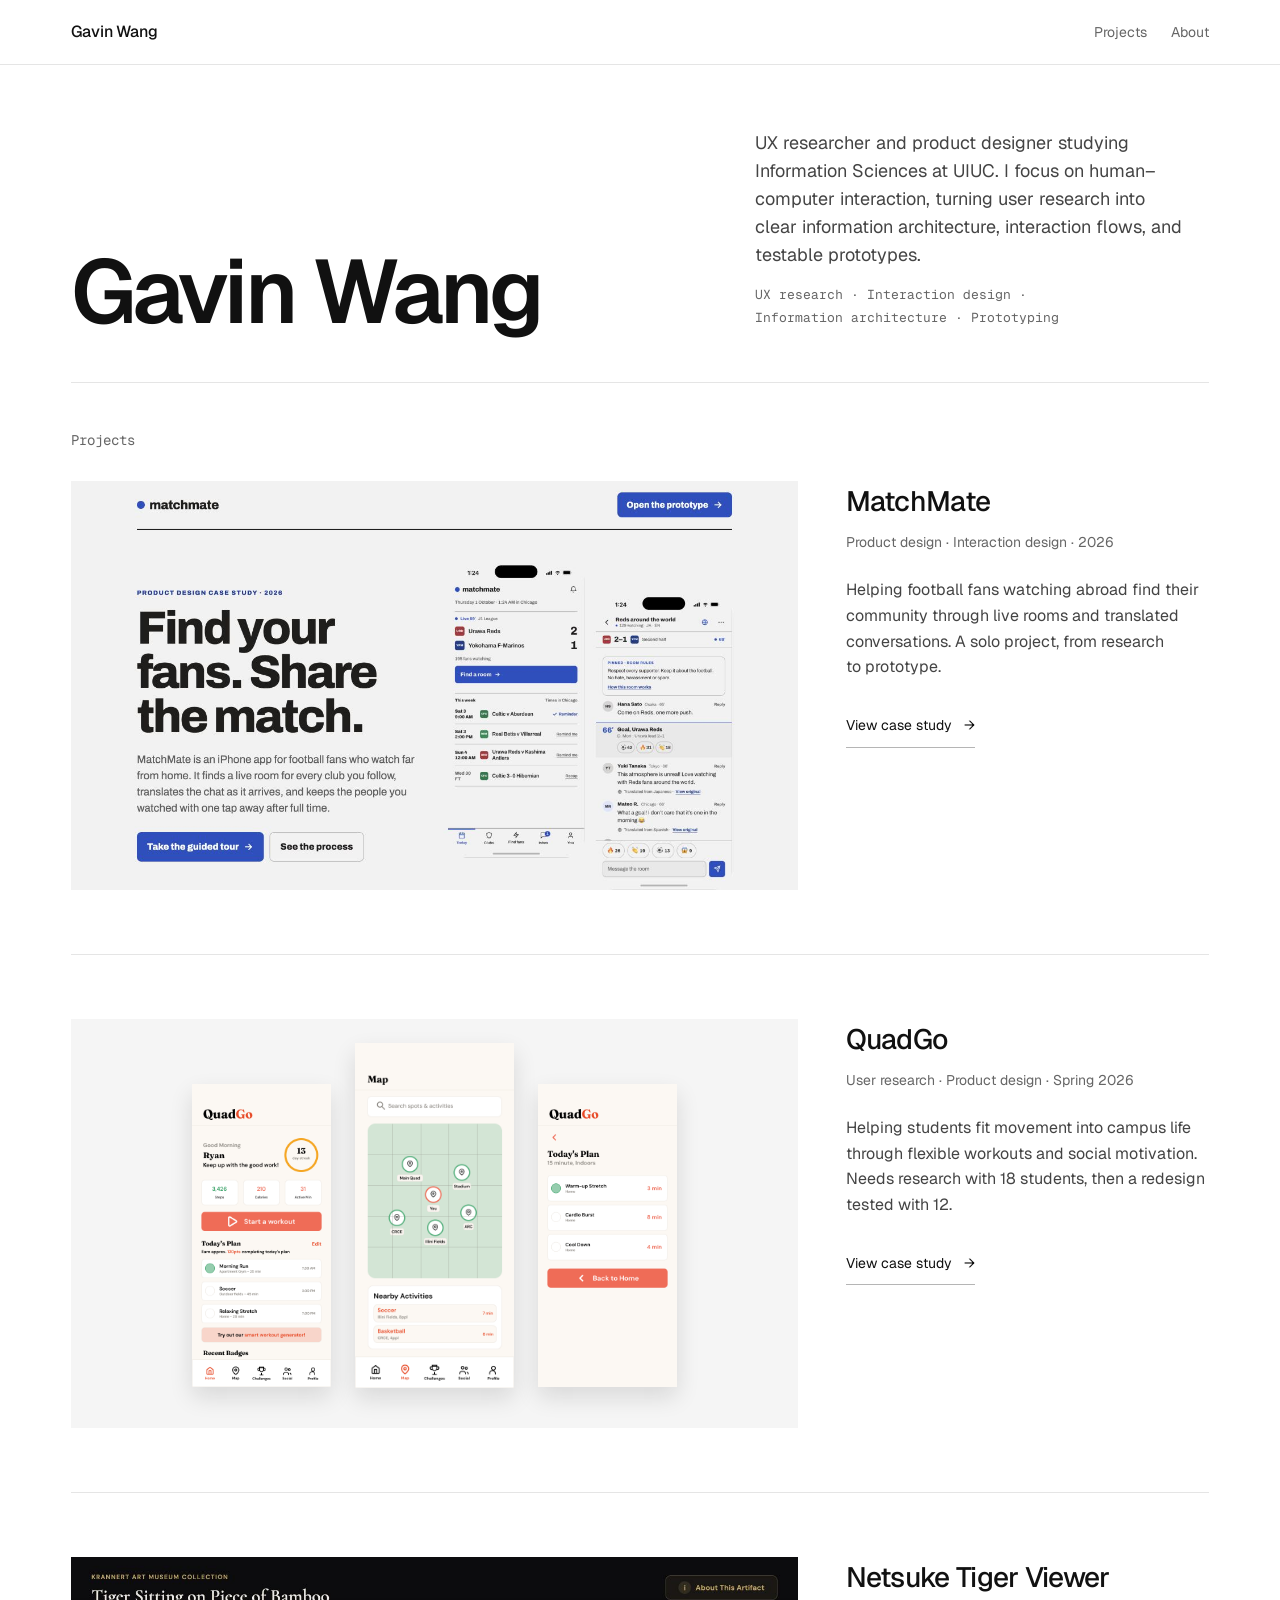
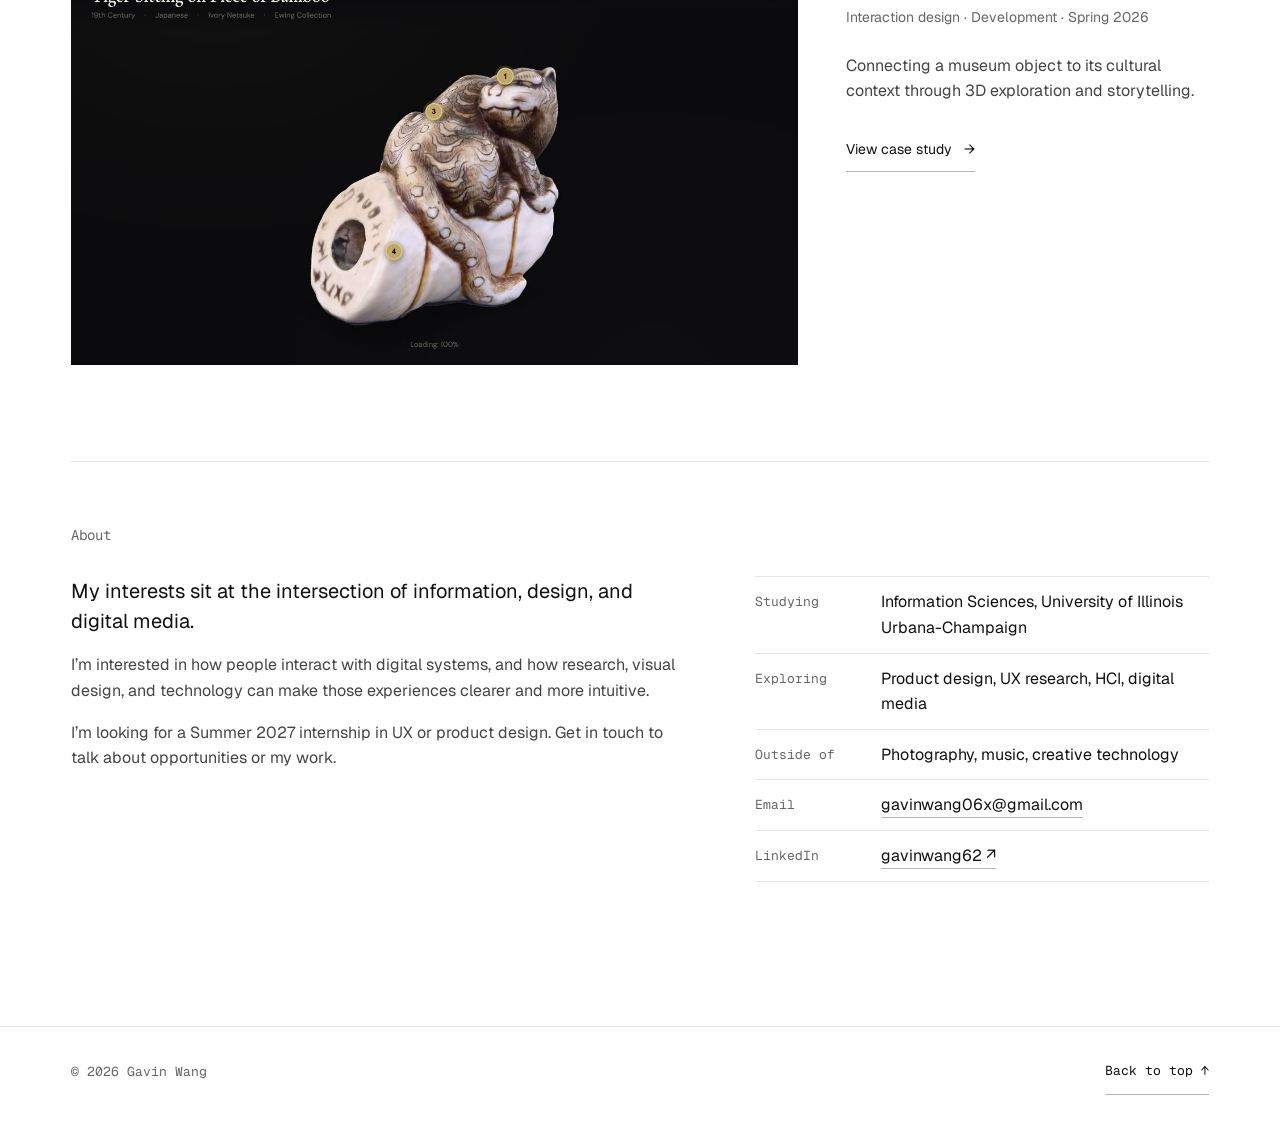
==== index.html @ 2c68e843 "Worked with Claude to update site Co-Authored-By: Claude Opus 5.5 <noreply@anthropic.com>" ====
<!DOCTYPE html>
<html lang="en">
<head>
    <meta charset="UTF-8">
    <meta name="viewport" content="width=device-width, initial-scale=1.0">
    <meta name="description" content="Gavin Wang — Information Sciences at UIUC. Projects in UX research, product design, and interaction design.">
    <title>Gavin Wang</title>
    <link rel="preconnect" href="https://fonts.googleapis.com">
    <link rel="preconnect" href="https://fonts.gstatic.com" crossorigin>
    <link href="https://fonts.googleapis.com/css2?family=Geist:wght@400;500;600&family=Geist+Mono:wght@400;500&display=swap" rel="stylesheet">
    <link rel="stylesheet" href="styles.css?v=oct29b">
</head>
<body>
    <a class="skip-link" href="#main">Skip to content</a>
    <header class="site-bar">
        <div class="frame">
            <a class="site-name" href="#main">Gavin Wang</a>
            <nav class="site-nav" aria-label="Site">
                <a href="#projects">Projects</a>
                <a href="#about">About</a>
            </nav>
        </div>
    </header>
    <main id="main" class="frame page">
        <header class="statement">
            <h1>Gavin Wang</h1>
            <div class="statement-text">
                <p>UX researcher and product designer studying Information Sciences at UIUC. I focus on human–computer interaction, turning user research into clear information architecture, interaction flows, and testable prototypes.</p>
                <p class="statement-focus">UX research · Interaction design · Information architecture · Prototyping</p>
            </div>
        </header>
        <section id="projects" class="section" aria-labelledby="projects-title">
            <h2 id="projects-title" class="section-title">Projects</h2>
            <div class="work-list">
            <article class="work-preview">
                <a class="work-preview-link" href="projects/project-03.html" aria-labelledby="matchmate-title matchmate-cta">
                    <div class="work-artwork">
                    <img class="work-artwork-full" src="assets/images/matchmate/overview.png" width="1280" height="720" alt="MatchMate’s Find your fans, share the match introduction with Today and translated live-room screens." loading="lazy">
                    </div>
                    <div class="work-text">
                        <h3 id="matchmate-title">MatchMate</h3>
                        <p class="work-discipline">Product design · Interaction design · 2026</p>
                        <p>Helping football fans watching abroad find their community through live rooms and translated conversations. A solo project, from research to prototype.</p>
                        <span class="work-cta" id="matchmate-cta">View case study <span aria-hidden="true">→</span></span>
                    </div>
                </a>
            </article>
            <article class="work-preview">
                <a class="work-preview-link" href="projects/project-01.html" aria-labelledby="quadgo-title quadgo-cta">
                    <div class="work-artwork work-artwork-quadgo">
                    <img src="assets/images/quadgo/home.png" width="402" height="874" alt="QuadGo dashboard with activity totals and a workout plan." loading="lazy">
                    <img src="assets/images/quadgo/map.png" width="402" height="874" alt="Campus map for discovering nearby exercise locations." loading="lazy">
                    <img src="assets/images/quadgo/workout-plan.png" width="402" height="874" alt="A personalized 15-minute indoor workout." loading="lazy">
                    </div>
                    <div class="work-text">
                        <h3 id="quadgo-title">QuadGo</h3>
                        <p class="work-discipline">User research · Product design · Spring 2026</p>
                        <p>Helping students fit movement into campus life through flexible workouts and social motivation. Needs research with 18 students, then a redesign tested with 12.</p>
                        <span class="work-cta" id="quadgo-cta">View case study <span aria-hidden="true">→</span></span>
                    </div>
                </a>
            </article>
            <article class="work-preview">
                <a class="work-preview-link" href="projects/project-02.html" aria-labelledby="netsuke-title netsuke-cta">
                    <div class="work-artwork">
                    <img class="work-artwork-full" src="assets/images/netsuke/overview.png" width="1280" height="720" alt="The 3D netsuke tiger with interactive points of interest in the museum viewer." loading="lazy">
                    </div>
                    <div class="work-text">
                        <h3 id="netsuke-title">Netsuke Tiger Viewer</h3>
                        <p class="work-discipline">Interaction design · Development · Spring 2026</p>
                        <p>Connecting a museum object to its cultural context through 3D exploration and storytelling.</p>
                        <span class="work-cta" id="netsuke-cta">View case study <span aria-hidden="true">→</span></span>
                    </div>
                </a>
            </article>
            </div>
        </section>
        <section id="about" class="section about" aria-labelledby="about-title">
            <h2 id="about-title" class="section-title">About</h2>
            <div class="about-grid">
                <div class="about-prose">
                    <p class="about-lead">My interests sit at the intersection of information, design, and digital media.</p>
                    <p>I’m interested in how people interact with digital systems, and how research, visual design, and technology can make those experiences clearer and more intuitive.</p>
                    <p>I’m looking for a Summer 2027 internship in UX or product design. Get in touch to talk about opportunities or my work.</p>
                </div>
                <dl class="about-details">
                    <div><dt>Studying</dt><dd>Information Sciences, University of Illinois Urbana-Champaign</dd></div>
                    <div><dt>Exploring</dt><dd>Product design, UX research, HCI, digital media</dd></div>
                    <div><dt>Outside of</dt><dd>Photography, music, creative technology</dd></div>
                    <div><dt>Email</dt><dd><a href="mailto:gavinwang06x@gmail.com">gavinwang06x@gmail.com</a></dd></div>
                    <div><dt>LinkedIn</dt><dd><a href="https://www.linkedin.com/in/gavinwang62" target="_blank" rel="noopener noreferrer">gavinwang62 ↗<span class="sr-only"> (opens in a new tab)</span></a></dd></div>
                </dl>
            </div>
        </section>
    </main>
    <footer class="site-footer">
        <div class="frame"><span>© 2026 Gavin Wang</span><a href="#main">Back to top ↑</a></div>
    </footer>
</body>
</html>
---- styles.css ----
/* Gavin Wang portfolio — shared styles.
   Wide layout (October 29, 2026): a 1240px frame with a sticky site bar.
   Homepage = Work, then About. Case studies = full-width header and hero,
   then a sticky project sidebar beside the story column. */
:root {
    color-scheme: light;
    --paper: #fff;
    --ink: #111;
    --body: #444;
    --muted: #666;
    --line: #e5e5e5;
    --link-line: #b5b5b5;
    --surface: #f5f5f5;
    --sans: "Geist", Arial, sans-serif;
    --mono: "Geist Mono", monospace;
    --small: .8125rem;
    --meta: .875rem;
    --body-size: 1rem;
    --lead: 1.25rem;
    --heading: 1.5rem;
    --title: 1.75rem;
    --preview-shadow: 0 10px 22px rgb(17 17 17 / .12);
    --preview-motion: 300ms cubic-bezier(.22, 1, .36, 1);
    --s1: .25rem;
    --s2: .5rem;
    --s3: .75rem;
    --s4: 1rem;
    --s6: 1.5rem;
    --s8: 2rem;
    --s12: 3rem;
    --s16: 4rem;
    --s24: 6rem;
    --frame: 1240px;
    --gutter: clamp(1.25rem, 4vw, 3.5rem);
    --bar: 64px;
    --measure: 68ch;
}
* { box-sizing: border-box; }
html { scroll-behavior: smooth; scroll-padding-top: calc(var(--bar) + var(--s6)); }
body { margin: 0; background: var(--paper); color: var(--ink); font-family: var(--sans); line-height: 1.6; }
h1, h2, h3, p { margin: 0; }
h1, h2, h3 { text-wrap: balance; }
p { text-wrap: pretty; }
img { max-width: 100%; }
a { color: var(--ink); text-decoration: none; border-bottom: 1px solid var(--link-line); padding-bottom: 2px; transition: border-color .2s ease; }
a:hover { border-color: var(--ink); }
a:focus-visible { outline: 2px solid var(--ink); outline-offset: 6px; }
dl { margin: 0; }
dt { color: var(--muted); font-family: var(--mono); font-size: var(--small); }
dd { margin: 0; }
.skip-link { position: absolute; left: var(--s6); top: var(--s6); transform: translateY(-300%); background: var(--paper); padding: var(--s3); z-index: 20; }
.skip-link:focus { transform: translateY(0); }
.sr-only { position: absolute; width: 1px; height: 1px; padding: 0; margin: -1px; overflow: hidden; clip-path: inset(50%); white-space: nowrap; border: 0; }

/* Frame and site bar */
.frame { max-width: var(--frame); margin: 0 auto; padding-left: var(--gutter); padding-right: var(--gutter); }
.site-bar { position: sticky; top: 0; z-index: 10; background: rgb(255 255 255 / .94); border-bottom: 1px solid var(--line); }
@supports (backdrop-filter: blur(8px)) { .site-bar { backdrop-filter: blur(8px); } }
.site-bar .frame { display: flex; align-items: center; justify-content: space-between; gap: var(--s6); min-height: var(--bar); }
.site-name { border: 0; padding: 0; font-weight: 500; letter-spacing: -.01em; display: inline-flex; align-items: center; min-height: 44px; }
.site-nav { display: flex; gap: var(--s6); }
.site-nav a { border: 0; padding: 0; font-size: var(--meta); color: var(--muted); display: inline-flex; align-items: center; min-height: 44px; }
.site-nav a:hover, .site-nav a[aria-current] { color: var(--ink); }
.page { padding-top: var(--s16); padding-bottom: var(--s12); }

/* Shared text */
h1 { font-size: 3.5rem; font-weight: 600; letter-spacing: -.035em; line-height: 1.15; margin-bottom: var(--s6); }
h2, h3 { font-size: var(--heading); font-weight: 500; line-height: 1.3; letter-spacing: -.02em; }
.label { font-family: var(--mono); font-size: var(--meta); color: var(--muted); margin-bottom: var(--s6); }
.intro { font-size: var(--lead); line-height: 1.6; color: var(--body); max-width: 60ch; }
.links { display: flex; gap: var(--s3) var(--s6); flex-wrap: wrap; align-items: center; }
.links a { display: inline-flex; min-height: 44px; align-items: center; gap: var(--s2); }
.meta { font-family: var(--mono); font-size: var(--small); color: var(--muted); }
.template-note { font-size: var(--meta); color: var(--muted); margin-top: var(--s6); max-width: 70ch; }

/* Homepage: name and focus */
.statement { display: grid; grid-template-columns: minmax(0, 7fr) minmax(0, 5fr); gap: var(--s12); align-items: end; padding-bottom: var(--s12); border-bottom: 1px solid var(--line); }
.statement h1 { font-size: clamp(3rem, 1.6rem + 5vw, 6rem); font-weight: 600; letter-spacing: -.045em; line-height: .95; margin: 0; }
.statement-text { display: flex; flex-direction: column; gap: var(--s4); padding-bottom: .35em; }
.statement-text p { font-size: 1.125rem; line-height: 1.55; color: var(--body); max-width: 44ch; }
.statement-text .statement-focus { font-family: var(--mono); font-size: var(--small); color: var(--muted); line-height: 1.7; }

/* Homepage: work */
.section { padding-top: var(--s12); }
.about.section { padding-top: var(--s16); }
.section-title { font-size: var(--meta); font-family: var(--mono); font-weight: 400; letter-spacing: 0; color: var(--muted); margin-bottom: var(--s8); }
.work-list { display: grid; gap: var(--s16); }
.work-preview + .work-preview { padding-top: var(--s16); border-top: 1px solid var(--line); }
.work-preview-link { display: grid; grid-template-columns: minmax(0, 8fr) minmax(0, 4fr); gap: var(--s12); align-items: start; border: 0; padding: 0; }
.work-artwork { aspect-ratio: 16 / 9; overflow: hidden; background: var(--surface); }
.work-artwork-full { display: block; width: 100%; height: 100%; object-fit: contain; }
.work-artwork-quadgo { display: flex; justify-content: center; align-items: center; gap: var(--s6); padding: var(--s8); }
.work-artwork-quadgo img { display: block; height: 88%; width: auto; min-width: 0; object-fit: contain; box-shadow: var(--preview-shadow); transform: translateY(var(--s3)); transition: transform var(--preview-motion); }
.work-artwork-quadgo img:nth-child(2) { height: 100%; transform: translateY(calc(-1 * var(--s2))); }
.work-preview-link:focus-visible { outline: 2px solid var(--ink); outline-offset: 8px; }
.work-preview-link:focus-visible .work-artwork-quadgo img { transform: translateY(var(--s2)); }
.work-preview-link:focus-visible .work-artwork-quadgo img:nth-child(2) { transform: translateY(calc(-1 * var(--s3))); }
@media (hover: hover) and (pointer: fine) {
    .work-preview-link:hover .work-artwork-quadgo img { transform: translateY(var(--s2)); }
    .work-preview-link:hover .work-artwork-quadgo img:nth-child(2) { transform: translateY(calc(-1 * var(--s3))); }
}
.work-text { display: flex; flex-direction: column; gap: var(--s3); padding-top: var(--s1); }
.work-text h3 { font-size: var(--title); font-weight: 500; letter-spacing: -.025em; line-height: 1.2; }
.work-discipline { color: var(--muted); font-size: var(--meta); }
.work-text p:not(.work-discipline) { color: var(--body); margin-top: var(--s3); }
.work-cta { align-self: flex-start; display: inline-flex; align-items: center; gap: var(--s3); font-size: var(--meta); min-height: 44px; margin-top: var(--s3); border-bottom: 1px solid var(--link-line); white-space: nowrap; }
.work-cta span { transition: transform .2s ease; }
.work-preview-link:hover .work-cta, .work-preview-link:focus-visible .work-cta { border-color: var(--ink); }
.work-preview-link:hover .work-cta span, .work-preview-link:focus-visible .work-cta span { transform: translateX(4px); }

/* Homepage: about */
.about { margin-top: var(--s24); border-top: 1px solid var(--line); }
.about-grid { display: grid; grid-template-columns: minmax(0, 7fr) minmax(0, 5fr); gap: var(--s12); align-items: start; }
.about-prose p { color: var(--body); max-width: 56ch; }
.about-prose p + p { margin-top: var(--s4); }
.about-prose .about-lead { font-size: var(--lead); color: var(--ink); line-height: 1.5; }
.about-details > div { display: grid; grid-template-columns: 110px 1fr; gap: var(--s4); padding: var(--s3) 0; border-top: 1px solid var(--line); }
.about-details > div:last-child { border-bottom: 1px solid var(--line); }
.about-details dt { padding-top: 3px; }
.about-details a { overflow-wrap: anywhere; }

/* Footer */
.site-footer { margin-top: var(--s24); border-top: 1px solid var(--line); }
.site-footer .frame { padding-top: var(--s6); padding-bottom: var(--s8); font-family: var(--mono); font-size: var(--small); color: var(--muted); display: flex; flex-wrap: wrap; align-items: center; justify-content: space-between; gap: var(--s6); }
.site-footer a { display: inline-flex; align-items: center; min-height: 44px; }

/* Case study: header, hero, sidebar + story */
.case-header h1 { margin-bottom: var(--s4); }
.case-hero { margin: var(--s12) 0 0; }
.case-hero img { display: block; width: 100%; height: auto; }
.case-hero figcaption { margin-top: var(--s4); color: var(--muted); font-size: var(--meta); max-width: 70ch; }
.project-screens { display: grid; grid-template-columns: repeat(3, minmax(0, 240px)); justify-content: center; gap: var(--s8); padding: var(--s12) var(--s6); background: var(--surface); align-items: start; }
.project-screens img { display: block; width: 100%; height: auto; border: 1px solid var(--line); }
.case-layout { display: grid; grid-template-columns: minmax(0, 3fr) minmax(0, 9fr); gap: var(--s12); margin-top: var(--s16); align-items: start; }
.case-aside { position: sticky; top: calc(var(--bar) + var(--s8)); display: flex; flex-direction: column; gap: var(--s8); }
.case-details { display: grid; gap: var(--s4); }
.case-details dd { margin-top: var(--s1); font-size: var(--meta); }
.case-aside .links, .case-aside .prototype-link { flex-direction: column; align-items: flex-start; gap: 0; font-size: var(--meta); }
.prototype-link a { display: inline-flex; align-items: center; min-height: 44px; }
.case-contents { display: flex; flex-direction: column; align-items: flex-start; gap: 0; padding-top: var(--s6); border-top: 1px solid var(--line); }
.case-contents a { border: 0; padding: 0; min-height: 36px; display: inline-flex; align-items: center; font-size: var(--meta); color: var(--muted); }
.case-contents a:hover { color: var(--ink); }
.case-body > .case-section:first-child { margin-top: 0; }
.case-section { margin-top: var(--s16); }
.case-prose p, .case-prose ul, .case-prose ol { margin-top: var(--s4); color: var(--body); max-width: var(--measure); }
.case-prose h3 { margin-top: var(--s8); font-size: var(--lead); }
.case-prose ul { padding-left: var(--s6); }
.case-prose li + li { margin-top: var(--s3); }
.case-prose strong { font-weight: 500; color: var(--ink); }
.case-flow { padding-left: var(--s6); }
.case-flow span { display: block; color: var(--muted); }
.case-figure { margin: var(--s8) 0; }
.case-figure img { display: block; max-width: 100%; height: auto; }
.case-figure figcaption { margin-top: var(--s4); color: var(--muted); font-size: var(--meta); max-width: 60ch; }
.case-credits { border-top: 1px solid var(--line); padding-top: var(--s8); }
.case-pager { display: flex; justify-content: space-between; gap: var(--s6); flex-wrap: wrap; margin-top: var(--s24); padding-top: var(--s6); border-top: 1px solid var(--line); }
.case-pager a { display: inline-flex; align-items: center; min-height: 44px; }

/* Side-by-side screen comparisons in case studies */
.screen-compare { margin: var(--s8) 0; padding: var(--s8); background: var(--surface); }
.screen-compare-grid { display: grid; grid-template-columns: repeat(var(--cols, 2), minmax(0, 1fr)); gap: var(--s6); align-items: start; }
.screen-compare figure { margin: 0; }
.screen-compare img { display: block; width: 100%; height: auto; border: 1px solid var(--line); background: var(--paper); }
.screen-compare figure figcaption { margin-top: var(--s3); font-size: var(--small); color: var(--muted); line-height: 1.5; }
.screen-compare figure figcaption b { display: block; font-family: var(--mono); font-weight: 500; color: var(--ink); text-transform: uppercase; letter-spacing: .02em; }
.screen-compare .is-chosen img { outline: 2px solid var(--ink); outline-offset: 3px; }
.screen-compare > figcaption { margin-top: var(--s6); color: var(--muted); font-size: var(--meta); max-width: 60ch; }
.screen-compare:not([style]) .screen-compare-grid { max-width: 640px; }
.case-prose .data-table { width: 100%; max-width: 860px; border-collapse: collapse; margin-top: var(--s6); font-size: var(--meta); color: var(--body); }
.data-table caption { text-align: left; color: var(--muted); font-size: var(--meta); padding-bottom: var(--s3); caption-side: top; }
.data-table th, .data-table td { text-align: left; padding: var(--s3) var(--s4) var(--s3) 0; border-bottom: 1px solid var(--line); vertical-align: top; overflow-wrap: break-word; }
.data-table thead th { font-family: var(--mono); font-size: var(--small); font-weight: 400; color: var(--muted); }
.data-table .num { text-align: right; font-variant-numeric: tabular-nums; white-space: nowrap; padding-right: 0; }
.data-table thead .num { white-space: normal; }
.data-table tbody th { font-weight: 500; color: var(--ink); }
.stat-list { display: grid; grid-template-columns: repeat(3, minmax(0, 1fr)); gap: var(--s6); margin: var(--s6) 0 0; max-width: 860px; }
.stat-list > div { border-top: 1px solid var(--ink); padding-top: var(--s3); }
.stat-list dt { font-family: var(--sans); font-size: 2rem; font-weight: 500; letter-spacing: -.02em; color: var(--ink); line-height: 1.2; }
.stat-list dd { color: var(--body); font-size: var(--meta); margin-top: var(--s2); }
.case-status { margin-top: var(--s6); padding: var(--s4) var(--s6); border-left: 2px solid var(--ink); background: var(--surface); max-width: var(--measure); }
.case-status p:first-child { margin-top: 0; }
.image-placeholder { aspect-ratio: 16 / 9; background: var(--surface); display: flex; flex-direction: column; justify-content: center; align-items: center; gap: var(--s2); color: var(--muted); font-family: var(--mono); font-size: var(--meta); padding: var(--s6); text-align: center; margin: var(--s8) 0; }
.image-placeholder span:last-child { font-size: var(--small); }

/* Tablet */
@media (max-width: 960px) {
    .statement { grid-template-columns: 1fr; gap: var(--s6); align-items: start; }
    .statement-text { padding-bottom: 0; }
    .work-preview-link { grid-template-columns: 1fr; gap: var(--s6); }
    .work-text { max-width: 60ch; }
    .about-grid { grid-template-columns: 1fr; gap: var(--s8); }
    .case-layout { grid-template-columns: 1fr; gap: var(--s8); margin-top: var(--s12); }
    .case-aside { position: static; display: grid; grid-template-columns: minmax(0, 2fr) minmax(0, 1fr); gap: var(--s6); padding-bottom: var(--s8); border-bottom: 1px solid var(--line); }
    .case-details { grid-template-columns: repeat(3, minmax(0, 1fr)); grid-column: 1 / -1; }
    .case-contents { display: none; }
}

/* Phone */
@media (max-width: 600px) {
    :root { --bar: 56px; }
    .page { padding-top: var(--s12); }
    h1 { font-size: 2.625rem; }
    .intro { font-size: 1.125rem; }
    .site-nav { gap: var(--s4); }
    .statement { padding-bottom: var(--s8); }
    .statement-text p { font-size: var(--body-size); }
    .section { padding-top: var(--s12); }
    .work-list { gap: var(--s12); }
    .work-preview + .work-preview { padding-top: var(--s12); }
    .work-text h3 { font-size: var(--heading); }
    .work-artwork-quadgo { padding: var(--s3); gap: var(--s3); }
    .about { margin-top: var(--s16); }
    .about-details > div { grid-template-columns: 1fr; gap: var(--s1); }
    .case-aside { grid-template-columns: 1fr; }
    .case-details { grid-template-columns: 1fr; }
    .case-hero { margin-top: var(--s8); }
    .project-screens { grid-template-columns: repeat(3, minmax(0, 1fr)); gap: var(--s2); padding: var(--s4); }
    .screen-compare { padding: var(--s4); margin-left: calc(-1 * var(--s2)); margin-right: calc(-1 * var(--s2)); }
    .screen-compare-grid { gap: var(--s3); }
    .screen-compare-grid.wrap-mobile { grid-template-columns: repeat(2, minmax(0, 1fr)); }
    .stat-list { grid-template-columns: 1fr; gap: var(--s4); }
    .data-table th, .data-table td { padding-right: var(--s2); }
    .case-pager, .site-footer { margin-top: var(--s16); }
}
@media (prefers-reduced-motion: reduce) {
    html { scroll-behavior: auto; }
    a, .work-cta span, .work-artwork img { transition: none !important; }
    .work-preview-link:is(:hover, :focus-visible) .work-artwork-quadgo img { transform: translateY(var(--s3)); }
    .work-preview-link:is(:hover, :focus-visible) .work-artwork-quadgo img:nth-child(2) { transform: translateY(calc(-1 * var(--s2))); }
    .work-preview-link:hover .work-cta span, .work-preview-link:focus-visible .work-cta span { transform: none; }
}
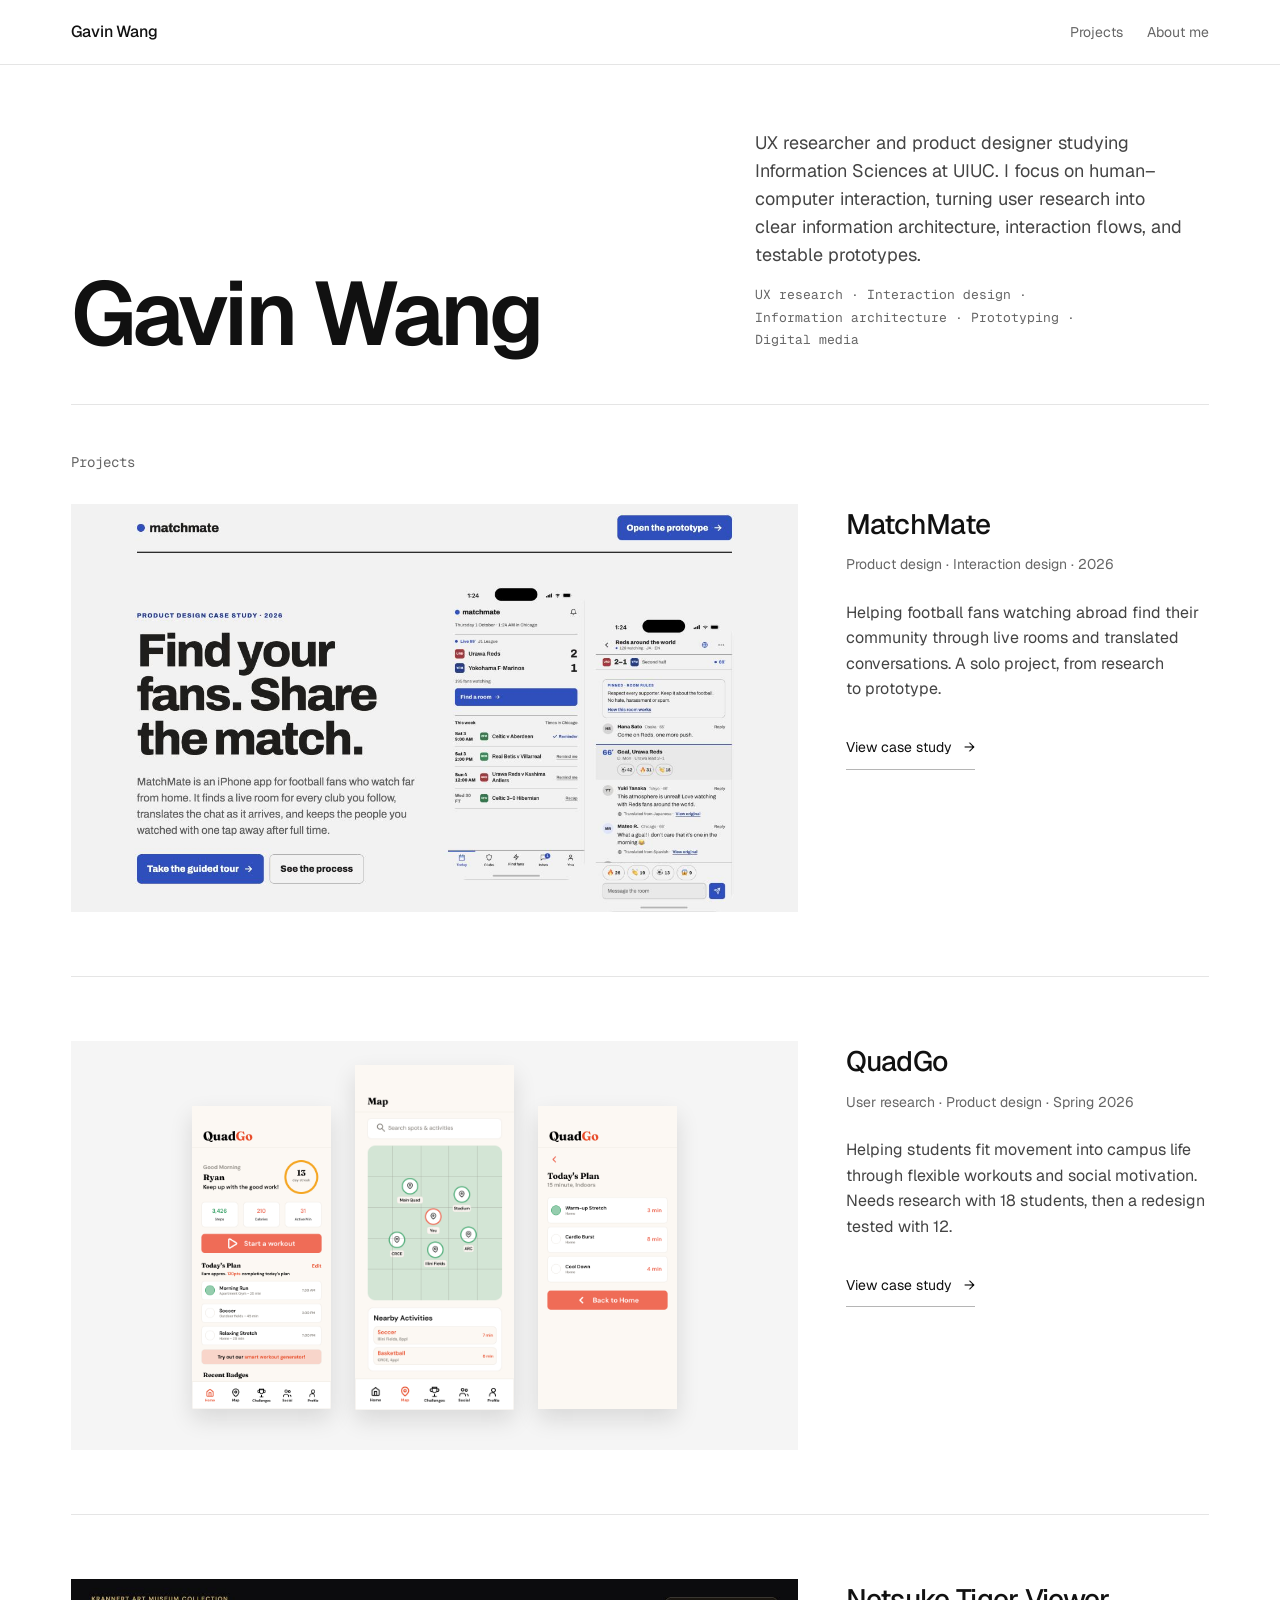
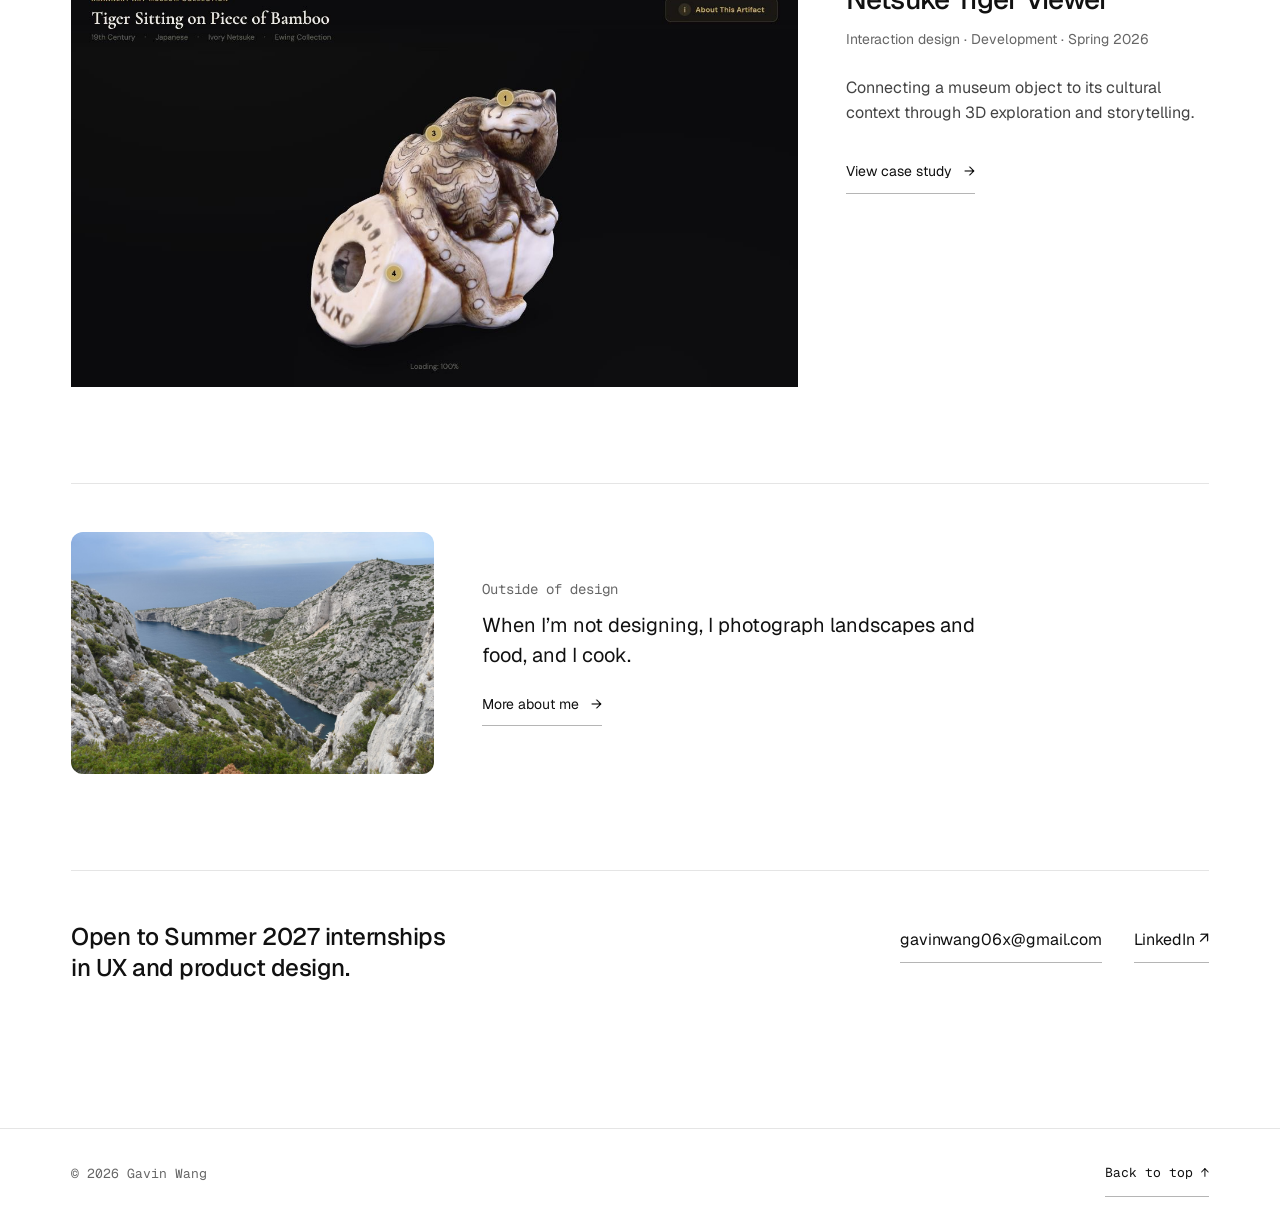
==== commit cc43d31f: "Worked with Claude to update site Co-Authored-By: Claude Opus 5.5 <noreply@anthropic.com>" ====
--- a/index.html
+++ b/index.html
@@ -8,7 +8,7 @@
     <link rel="preconnect" href="https://fonts.googleapis.com">
     <link rel="preconnect" href="https://fonts.gstatic.com" crossorigin>
     <link href="https://fonts.googleapis.com/css2?family=Geist:wght@400;500;600&family=Geist+Mono:wght@400;500&display=swap" rel="stylesheet">
-    <link rel="stylesheet" href="styles.css?v=oct29b">
+    <link rel="stylesheet" href="styles.css?v=oct29s">
 </head>
 <body>
     <a class="skip-link" href="#main">Skip to content</a>
@@ -17,7 +17,7 @@
             <a class="site-name" href="#main">Gavin Wang</a>
             <nav class="site-nav" aria-label="Site">
                 <a href="#projects">Projects</a>
-                <a href="#about">About</a>
+                <a href="about.html">About me</a>
             </nav>
         </div>
     </header>
@@ -26,7 +26,7 @@
             <h1>Gavin Wang</h1>
             <div class="statement-text">
                 <p>UX researcher and product designer studying Information Sciences at UIUC. I focus on human–computer interaction, turning user research into clear information architecture, interaction flows, and testable prototypes.</p>
-                <p class="statement-focus">UX research · Interaction design · Information architecture · Prototyping</p>
+                <p class="statement-focus">UX research · Interaction design · Information architecture · Prototyping · Digital media</p>
             </div>
         </header>
         <section id="projects" class="section" aria-labelledby="projects-title">
@@ -75,22 +75,24 @@
             </article>
             </div>
         </section>
-        <section id="about" class="section about" aria-labelledby="about-title">
-            <h2 id="about-title" class="section-title">About</h2>
-            <div class="about-grid">
-                <div class="about-prose">
-                    <p class="about-lead">My interests sit at the intersection of information, design, and digital media.</p>
-                    <p>I’m interested in how people interact with digital systems, and how research, visual design, and technology can make those experiences clearer and more intuitive.</p>
-                    <p>I’m looking for a Summer 2027 internship in UX or product design. Get in touch to talk about opportunities or my work.</p>
+        <aside class="about-teaser" aria-labelledby="teaser-title">
+            <a class="about-teaser-link" href="about.html">
+                <figure class="photo pop" style="--ratio: 3 / 2">
+                    <div class="photo-frame"><img src="assets/images/about/landscape-marseille.jpg" decoding="async" width="1920" height="1281" alt="Limestone cliffs dropping into a deep blue inlet on the coast near Marseille." loading="lazy"></div>
+                </figure>
+                <div class="about-teaser-text">
+                    <h2 id="teaser-title" class="section-title">Outside of design</h2>
+                    <p>When I’m not designing, I photograph landscapes and food, and I cook.</p>
+                    <span class="work-cta">More about me <span aria-hidden="true">→</span></span>
                 </div>
-                <dl class="about-details">
-                    <div><dt>Studying</dt><dd>Information Sciences, University of Illinois Urbana-Champaign</dd></div>
-                    <div><dt>Exploring</dt><dd>Product design, UX research, HCI, digital media</dd></div>
-                    <div><dt>Outside of</dt><dd>Photography, music, creative technology</dd></div>
-                    <div><dt>Email</dt><dd><a href="mailto:gavinwang06x@gmail.com">gavinwang06x@gmail.com</a></dd></div>
-                    <div><dt>LinkedIn</dt><dd><a href="https://www.linkedin.com/in/gavinwang62" target="_blank" rel="noopener noreferrer">gavinwang62 ↗<span class="sr-only"> (opens in a new tab)</span></a></dd></div>
-                </dl>
-            </div>
+            </a>
+        </aside>
+        <section id="contact" class="contact" aria-labelledby="contact-title">
+            <h2 id="contact-title" class="contact-line">Open to Summer 2027 internships in UX and product design.</h2>
+            <ul class="contact-links">
+                <li><a href="mailto:gavinwang06x@gmail.com">gavinwang06x@gmail.com</a></li>
+                <li><a href="https://www.linkedin.com/in/gavinwang62" target="_blank" rel="noopener noreferrer">LinkedIn ↗<span class="sr-only"> (opens in a new tab)</span></a></li>
+            </ul>
         </section>
     </main>
     <footer class="site-footer">
--- a/styles.css
+++ b/styles.css
@@ -108,16 +108,41 @@
 .work-preview-link:hover .work-cta, .work-preview-link:focus-visible .work-cta { border-color: var(--ink); }
 .work-preview-link:hover .work-cta span, .work-preview-link:focus-visible .work-cta span { transform: translateX(4px); }
 
-/* Homepage: about */
-.about { margin-top: var(--s24); border-top: 1px solid var(--line); }
-.about-grid { display: grid; grid-template-columns: minmax(0, 7fr) minmax(0, 5fr); gap: var(--s12); align-items: start; }
-.about-prose p { color: var(--body); max-width: 56ch; }
-.about-prose p + p { margin-top: var(--s4); }
-.about-prose .about-lead { font-size: var(--lead); color: var(--ink); line-height: 1.5; }
-.about-details > div { display: grid; grid-template-columns: 110px 1fr; gap: var(--s4); padding: var(--s3) 0; border-top: 1px solid var(--line); }
-.about-details > div:last-child { border-bottom: 1px solid var(--line); }
-.about-details dt { padding-top: 3px; }
-.about-details a { overflow-wrap: anywhere; }
+/* Homepage: link to About me, and contact (shared with about.html) */
+.about-teaser { margin-top: var(--s24); padding-top: var(--s12); border-top: 1px solid var(--line); }
+.about-teaser-link { display: grid; grid-template-columns: minmax(0, 4fr) minmax(0, 8fr); gap: var(--s12); align-items: center; border: 0; padding: 0; }
+.about-teaser-link:focus-visible { outline: 2px solid var(--ink); outline-offset: 8px; }
+.about-teaser-text .section-title { margin-bottom: var(--s3); }
+.about-teaser-text p { font-size: var(--lead); line-height: 1.5; color: var(--ink); max-width: 40ch; }
+.about-teaser-link:hover .work-cta, .about-teaser-link:focus-visible .work-cta { border-color: var(--ink); }
+.about-teaser-link:hover .work-cta span, .about-teaser-link:focus-visible .work-cta span { transform: translateX(4px); }
+.contact { margin-top: var(--s24); padding-top: var(--s12); border-top: 1px solid var(--line); display: flex; flex-wrap: wrap; justify-content: space-between; align-items: baseline; gap: var(--s6) var(--s12); }
+.contact-line { font-size: var(--heading); max-width: 32ch; }
+.contact-links { list-style: none; margin: 0; padding: 0; display: flex; flex-wrap: wrap; gap: var(--s3) var(--s8); }
+.contact-links a { display: inline-flex; align-items: center; min-height: 44px; }
+
+/* About me page */
+.photo { margin: 0; }
+.photo-slot { aspect-ratio: var(--ratio, 3 / 2); background: var(--surface); border: 1px dashed #cfcfcf; display: flex; align-items: center; justify-content: center; padding: var(--s4); text-align: center; font-family: var(--mono); font-size: var(--small); color: var(--muted); }
+.photo img { display: block; width: 100%; height: auto; }
+.photo[style*="--ratio"] img { aspect-ratio: var(--ratio); object-fit: cover; }
+.photo figcaption { margin-top: var(--s2); font-family: var(--mono); font-size: var(--small); color: var(--muted); }
+.interest-index a { border: 0; padding: 0; color: var(--muted); }
+.interest-index a:hover { color: var(--ink); }
+.portrait-slot { margin-top: var(--s12); }
+.interest { padding-top: var(--s16); margin-top: var(--s16); border-top: 1px solid var(--line); }
+.statement + .interest { margin-top: 0; border-top: 0; padding-top: var(--s12); }
+.interest-head { display: grid; grid-template-columns: minmax(0, 4fr) minmax(0, 8fr); gap: var(--s12); align-items: baseline; }
+.interest-head p { color: var(--body); max-width: 56ch; }
+/* Justified rows: each photo's flex-grow is its aspect ratio (--r = width / height),
+   so every photo in a row ends up the same height without cropping. Click opens the full photo. */
+.photo-justified { display: flex; gap: var(--s6); align-items: flex-start; margin-top: var(--s8); }
+.photo-justified + .photo-justified { margin-top: var(--s6); }
+.photo-justified > .photo { flex: var(--r) 1 0; min-width: 0; }
+.photo-justified .photo figcaption { overflow-wrap: anywhere; }
+.closing { margin-top: var(--s16); padding-top: var(--s16); border-top: 1px solid var(--line); display: grid; grid-template-columns: minmax(0, 3fr) minmax(0, 9fr); gap: var(--s12); align-items: end; }
+.closing .photo { max-width: 180px; }
+.closing-line { font-size: var(--heading); line-height: 1.35; max-width: 30ch; }
 
 /* Footer */
 .site-footer { margin-top: var(--s24); border-top: 1px solid var(--line); }
@@ -184,11 +209,14 @@
 
 /* Tablet */
 @media (max-width: 960px) {
+    .interest-head, .interest-head.has-controls { grid-template-columns: 1fr; gap: var(--s3); }
+    .about-teaser-link { gap: var(--s8); }
+}
+@media (max-width: 960px) {
     .statement { grid-template-columns: 1fr; gap: var(--s6); align-items: start; }
     .statement-text { padding-bottom: 0; }
     .work-preview-link { grid-template-columns: 1fr; gap: var(--s6); }
     .work-text { max-width: 60ch; }
-    .about-grid { grid-template-columns: 1fr; gap: var(--s8); }
     .case-layout { grid-template-columns: 1fr; gap: var(--s8); margin-top: var(--s12); }
     .case-aside { position: static; display: grid; grid-template-columns: minmax(0, 2fr) minmax(0, 1fr); gap: var(--s6); padding-bottom: var(--s8); border-bottom: 1px solid var(--line); }
     .case-details { grid-template-columns: repeat(3, minmax(0, 1fr)); grid-column: 1 / -1; }
@@ -209,8 +237,14 @@
     .work-preview + .work-preview { padding-top: var(--s12); }
     .work-text h3 { font-size: var(--heading); }
     .work-artwork-quadgo { padding: var(--s3); gap: var(--s3); }
-    .about { margin-top: var(--s16); }
-    .about-details > div { grid-template-columns: 1fr; gap: var(--s1); }
+    .about-teaser { margin-top: var(--s16); padding-top: var(--s8); }
+    .about-teaser-link { grid-template-columns: 1fr; gap: var(--s6); }
+    .contact { margin-top: var(--s16); padding-top: var(--s8); }
+    .interest { margin-top: var(--s12); padding-top: var(--s12); }
+    .closing { margin-top: var(--s12); padding-top: var(--s12); grid-template-columns: 1fr; gap: var(--s6); }
+    .closing .photo { max-width: 50%; }
+    .closing-line { font-size: var(--lead); }
+    .statement + .interest { padding-top: var(--s8); }
     .case-aside { grid-template-columns: 1fr; }
     .case-details { grid-template-columns: 1fr; }
     .case-hero { margin-top: var(--s8); }
@@ -222,10 +256,125 @@
     .data-table th, .data-table td { padding-right: var(--s2); }
     .case-pager, .site-footer { margin-top: var(--s16); }
 }
-@media (prefers-reduced-motion: reduce) {
-    html { scroll-behavior: auto; }
-    a, .work-cta span, .work-artwork img { transition: none !important; }
-    .work-preview-link:is(:hover, :focus-visible) .work-artwork-quadgo img { transform: translateY(var(--s3)); }
-    .work-preview-link:is(:hover, :focus-visible) .work-artwork-quadgo img:nth-child(2) { transform: translateY(calc(-1 * var(--s2))); }
-    .work-preview-link:hover .work-cta span, .work-preview-link:focus-visible .work-cta span { transform: none; }
-}
+
+/* About me: image effects (October 29, 2026) */
+.is-zoomable { cursor: zoom-in; }
+.is-zoomable:focus-visible { outline: 2px solid var(--ink); outline-offset: 4px; }
+/* Photo booth strip, pinned slightly crooked like a print */
+.photo-print img { background: var(--paper); padding: 6px; border-radius: 6px; box-shadow: var(--preview-shadow); transform: rotate(-2.5deg); transition: transform var(--preview-motion), box-shadow var(--preview-motion); }
+.photo-print img:hover, .photo-print img:focus-visible { transform: rotate(0deg) translateY(-6px); box-shadow: 0 16px 32px rgb(17 17 17 / .16); }
+.closing .photo-print { padding: var(--s4) 0 0 var(--s2); }
+/* Photo viewer */
+html.lightbox-open { overflow: hidden; }
+.lightbox { padding: 0; border: 0; margin: 0; width: 100%; height: 100%; max-width: none; max-height: none; background: rgb(14 14 14 / .96); color: #f2f2f2; }
+.lightbox::backdrop { background: rgb(14 14 14 / .6); }
+.lightbox[open] { animation: lightbox-in 220ms ease-out; }
+.lightbox[open] .lightbox-image { animation: lightbox-image-in 420ms cubic-bezier(.22, 1, .36, 1); }
+@keyframes lightbox-image-in { from { opacity: 0; transform: scale(.96); } to { opacity: 1; transform: scale(1); } }
+@keyframes lightbox-in { from { opacity: 0; } to { opacity: 1; } }
+.lightbox-inner { position: relative; width: 100%; height: 100%; display: flex; align-items: center; justify-content: center; padding: var(--s16) var(--s16) var(--s12); }
+.lightbox-figure { margin: 0; display: flex; flex-direction: column; align-items: center; gap: var(--s4); max-width: 100%; max-height: 100%; }
+.lightbox-image { display: block; border-radius: 12px; max-width: min(92vw, 1600px); max-height: calc(100vh - 9rem); width: auto; height: auto; object-fit: contain; }
+.lightbox-caption { display: flex; gap: var(--s6); font-family: var(--mono); font-size: var(--small); color: #b8b8b8; }
+.lightbox-btn { position: absolute; background: none; border: 0; color: #f2f2f2; font: inherit; font-size: var(--meta); cursor: pointer; min-width: 44px; min-height: 44px; padding: var(--s2) var(--s3); opacity: .8; }
+.lightbox-btn:hover, .lightbox-btn:focus-visible { opacity: 1; }
+.lightbox-btn:focus-visible { outline: 2px solid #f2f2f2; outline-offset: 2px; }
+.lightbox-close { top: var(--s4); right: var(--s4); font-family: var(--mono); }
+.lightbox-prev, .lightbox-next { top: 50%; transform: translateY(-50%); font-size: 1.5rem; }
+.lightbox-prev { left: var(--s3); }
+.lightbox-next { right: var(--s3); }
+@media (max-width: 600px) {
+    .lightbox-inner { padding: var(--s16) var(--s2) var(--s12); }
+    .lightbox-image { max-width: 100%; }
+    .lightbox-prev, .lightbox-next { top: auto; bottom: var(--s2); transform: none; }
+}
+
+/* Photos: rounded corners, and a soft shrink on hover (0.3s ease-in-out to 95%, the same as the reference Gavin shared, bhroovi.com).
+   The hover is read from the figure, which never moves, so the photo cannot shrink out from under the
+   pointer and flicker at its edges. The corners are on the image itself (no overflow clipping), and the
+   frame is promoted to its own layer up front, so the animation is composited without repainting. */
+.photo-frame { position: relative; border-radius: 12px; transform: translateZ(0); transition: transform .3s ease-in-out; -webkit-tap-highlight-color: transparent; }
+.photo-frame img { border-radius: inherit; }
+@media (hover: hover) and (pointer: fine) {
+    .photo-frame { will-change: transform; }
+    .pop:hover .photo-frame, .about-teaser-link:hover .photo-frame { transform: translateZ(0) scale(.95); }
+}
+.pop:focus-within .photo-frame { transform: translateZ(0) scale(.95); }
+.pop img:focus-visible { outline: 2px solid var(--ink); outline-offset: -4px; border-radius: inherit; }
+/* Smaller screens: rows become an even grid of cropped thumbnails (the viewer shows the full photo) */
+@media (max-width: 960px) {
+    .photo-justified.mobile-three { display: grid; grid-template-columns: repeat(3, minmax(0, 1fr)); gap: var(--s6) var(--s4); }
+    .photo-justified.mobile-three img { aspect-ratio: 9 / 16; object-fit: cover; }
+}
+@media (max-width: 600px) {
+    .photo-justified { display: grid; grid-template-columns: repeat(3, minmax(0, 1fr)); gap: var(--s4) var(--s2); margin-top: var(--s6); }
+    .photo-justified + .photo-justified { margin-top: var(--s4); }
+    .photo-justified.mobile-two img, .photo-justified.mobile-one img { aspect-ratio: 1; object-fit: cover; }
+    .photo-justified .photo figcaption { font-size: .6875rem; line-height: 1.4; }
+}
+
+/* Travel filmstrip: a sideways-scrolling row that bleeds to the edge of the window,
+   ordered as a route (Marseille, Paris, London, New York). */
+body { overflow-x: clip; }
+.filmstrip-wrap { --film-h: clamp(300px, 32vw, 460px); position: relative; margin-top: var(--s2); }
+.interest-head.has-controls { grid-template-columns: minmax(0, 4fr) minmax(0, 5fr) auto; align-items: center; }
+@media (max-width: 960px) { .interest-head.has-controls { grid-template-columns: 1fr; align-items: start; } .filmstrip-controls { justify-content: flex-start; } }
+.filmstrip-controls { display: flex; align-items: center; justify-content: flex-end; gap: var(--s2); }
+.filmstrip-progress { width: 120px; height: 1px; background: var(--line); margin-right: var(--s4); overflow: hidden; }
+.filmstrip-progress span { display: block; height: 100%; background: var(--ink); transform-origin: left; transform: scaleX(.04); transition: transform 120ms linear; }
+.filmstrip-btn { background: none; border: 1px solid var(--line); color: var(--ink); font: inherit; width: 44px; height: 44px; cursor: pointer; transition: border-color .2s ease, opacity .2s ease; }
+.filmstrip-btn:hover { border-color: var(--ink); }
+.filmstrip-btn:disabled { opacity: .3; cursor: default; border-color: var(--line); }
+.filmstrip-btn:focus-visible { outline: 2px solid var(--ink); outline-offset: 2px; }
+.filmstrip {
+    --edge: max(var(--gutter), calc((100vw - var(--frame)) / 2 + var(--gutter)));
+    display: flex; gap: var(--s8); align-items: flex-start;
+    margin-left: calc(50% - 50vw); margin-right: calc(50% - 50vw);
+    padding: var(--s6) var(--edge) var(--s8);
+    scroll-padding-inline: var(--edge);
+    overflow-x: auto; overflow-y: hidden; overscroll-behavior-x: contain;
+    scrollbar-width: none; cursor: grab;
+}
+.filmstrip::-webkit-scrollbar { display: none; }
+.filmstrip:focus-visible { outline: 2px solid var(--ink); outline-offset: -2px; }
+.filmstrip.is-dragging { cursor: grabbing; user-select: none; }
+.filmstrip.is-dragging .photo-frame { transform: translateZ(0); transition-duration: 1ms; }
+.film-item { flex: 0 0 auto; width: calc(var(--film-h) * var(--r)); }
+.film-item img { height: var(--film-h); width: 100%; object-fit: cover; -webkit-user-drag: none; }
+/* Stagger the portrait photos so the strip reads like prints laid out on a table */
+.film-item:nth-child(even) { margin-top: var(--s12); }
+.film-item figcaption { margin-top: var(--s3); }
+.film-place { font-family: var(--sans); font-size: var(--meta); color: var(--ink); }
+@media (max-width: 600px) {
+    .filmstrip-wrap { --film-h: 240px; }
+    .filmstrip { gap: var(--s4); }
+    .film-item:nth-child(even) { margin-top: var(--s6); }
+    .filmstrip-progress { width: 80px; }
+    .filmstrip-controls { justify-content: flex-start; }
+}
+
+/* Case study, revised (MatchMate first, October 29, 2026): project facts and links sit at the top of
+   the story column; the sidebar holds only a larger section index that tracks where you are. */
+.case-layout--toc { margin-top: var(--s12); }
+.case-meta { padding-bottom: var(--s8); border-bottom: 1px solid var(--line); }
+.case-meta .case-details { grid-template-columns: repeat(3, minmax(0, 1fr)); gap: var(--s6); }
+.case-meta .case-details dd { font-size: var(--body-size); color: var(--ink); line-height: 1.5; }
+.case-meta-links { display: flex; flex-wrap: wrap; gap: var(--s2) var(--s8); margin-top: var(--s6); }
+.case-meta-links a { display: inline-flex; align-items: center; min-height: 44px; }
+.case-meta + .case-section { margin-top: var(--s12); }
+.case-toc { display: flex; flex-direction: column; align-items: stretch; border-left: 1px solid var(--line); }
+.case-toc a { border: 0; padding: var(--s2) 0 var(--s2) var(--s6); margin-left: -1px; border-left: 2px solid transparent; min-height: 48px; display: flex; align-items: center; font-size: var(--lead); line-height: 1.3; letter-spacing: -.01em; color: var(--muted); transition: color .2s ease, border-color .2s ease; }
+.case-toc a:hover { color: var(--ink); }
+.case-toc a[aria-current="true"] { color: var(--ink); border-left-color: var(--ink); }
+/* With the script running, one marker glides between entries instead of each entry drawing its own line. */
+.case-toc { position: relative; }
+.case-toc.has-marker a, .case-toc.has-marker a[aria-current="true"] { border-left-color: transparent; transition: color .35s ease; }
+.case-toc-marker { position: absolute; left: -1px; top: 0; width: 2px; height: 48px; background: var(--ink); transform: translateY(0); will-change: transform, height; pointer-events: none; }
+section[tabindex="-1"]:focus { outline: none; }
+.case-toc a:focus-visible { outline: 2px solid var(--ink); outline-offset: 2px; }
+@media (max-width: 960px) {
+    .case-layout--toc .case-aside { display: none; }
+}
+@media (max-width: 600px) {
+    .case-meta .case-details { grid-template-columns: 1fr; gap: var(--s4); }
+}
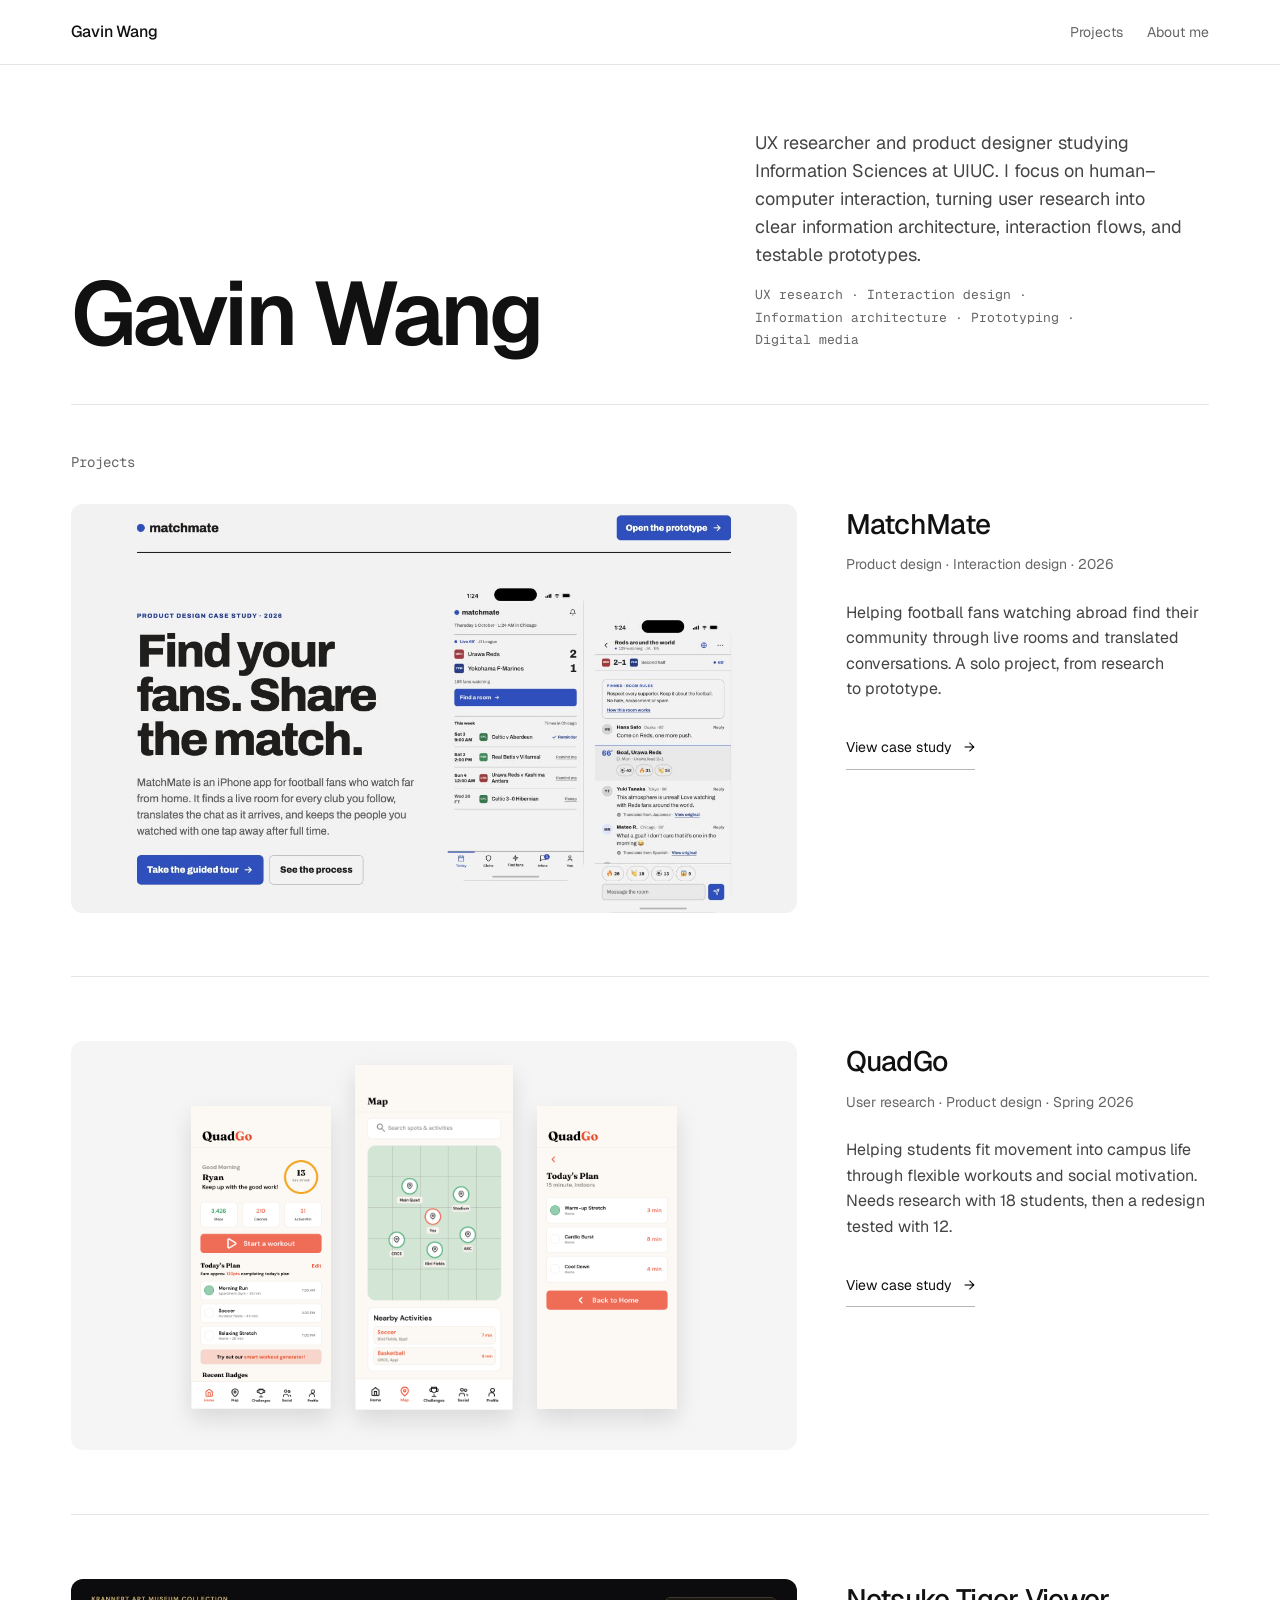
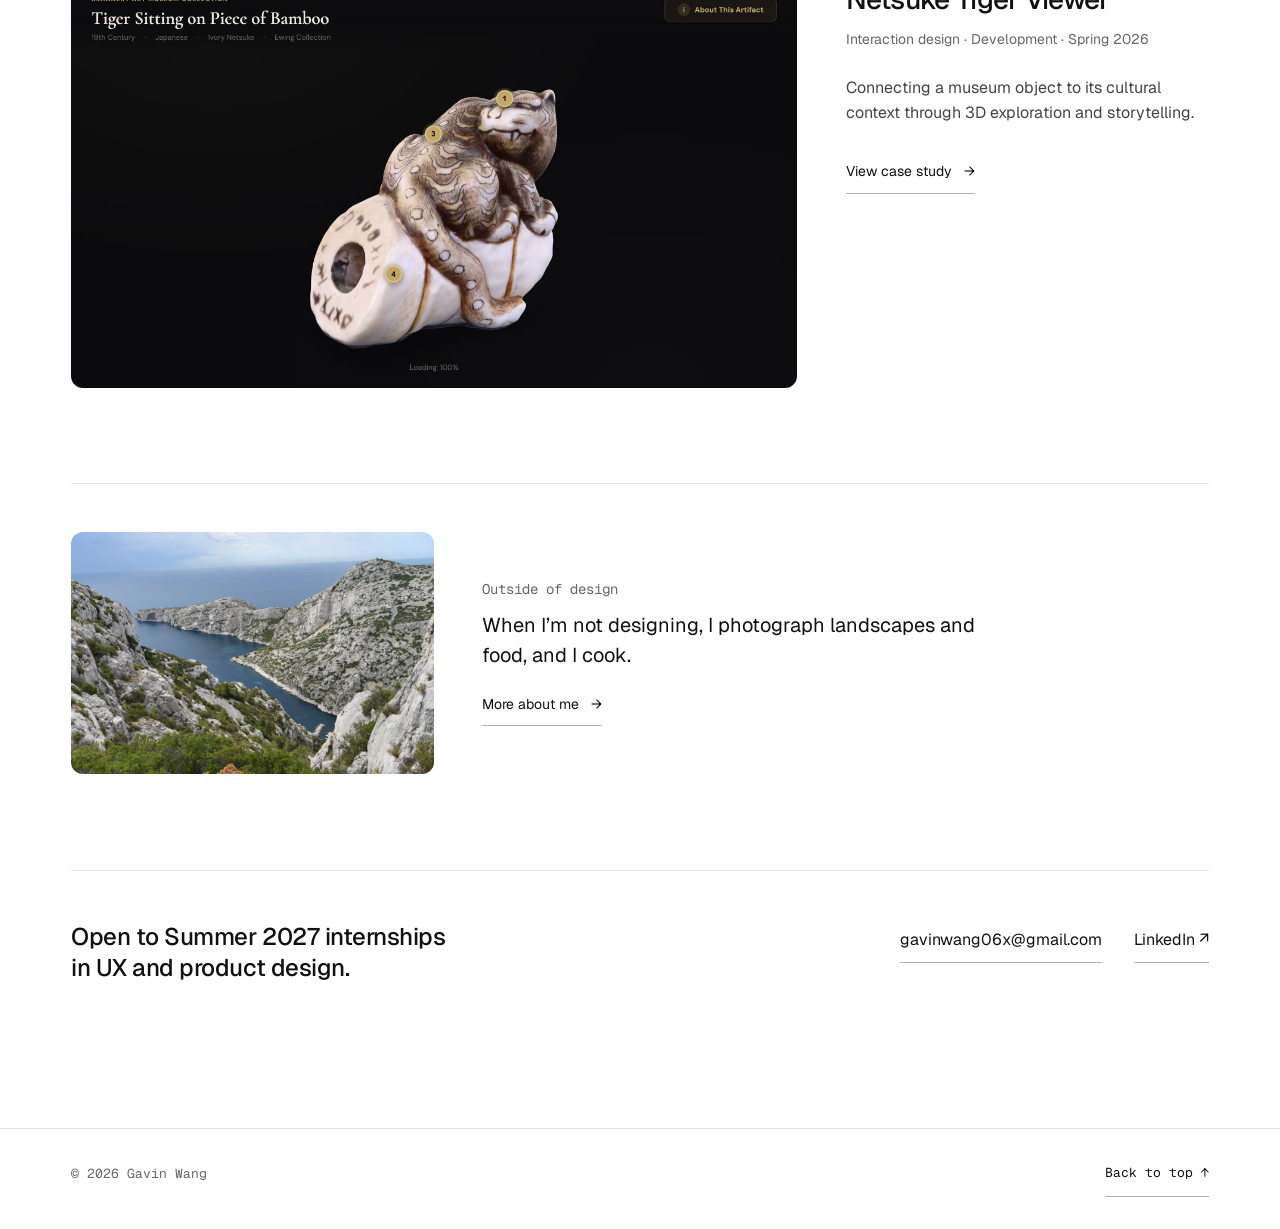
==== commit fd995151: "Worked with Claude to update site Co-Authored-By: Claude Opus 5.5 <noreply@anthropic.com>" ====
--- a/index.html
+++ b/index.html
@@ -8,7 +8,7 @@
     <link rel="preconnect" href="https://fonts.googleapis.com">
     <link rel="preconnect" href="https://fonts.gstatic.com" crossorigin>
     <link href="https://fonts.googleapis.com/css2?family=Geist:wght@400;500;600&family=Geist+Mono:wght@400;500&display=swap" rel="stylesheet">
-    <link rel="stylesheet" href="styles.css?v=oct29s">
+    <link rel="stylesheet" href="styles.css?v=oct29u">
 </head>
 <body>
     <a class="skip-link" href="#main">Skip to content</a>
--- a/styles.css
+++ b/styles.css
@@ -87,18 +87,19 @@
 .work-list { display: grid; gap: var(--s16); }
 .work-preview + .work-preview { padding-top: var(--s16); border-top: 1px solid var(--line); }
 .work-preview-link { display: grid; grid-template-columns: minmax(0, 8fr) minmax(0, 4fr); gap: var(--s12); align-items: start; border: 0; padding: 0; }
-.work-artwork { aspect-ratio: 16 / 9; overflow: hidden; background: var(--surface); }
+.work-artwork { aspect-ratio: 16 / 9; overflow: hidden; background: var(--surface); border-radius: 12px; transform: translateZ(0); transition: transform .3s ease-in-out; }
+/* Homepage project images shrink to 95% on hover, like the About me photos. The hover is read from the
+   whole project row (which never moves), and only the image area shrinks; the title and text stay put. */
+@media (hover: hover) and (pointer: fine) {
+    .work-artwork { will-change: transform; }
+    .work-preview-link:hover .work-artwork { transform: translateZ(0) scale(.95); }
+}
+.work-preview-link:focus-visible .work-artwork { transform: translateZ(0) scale(.95); }
 .work-artwork-full { display: block; width: 100%; height: 100%; object-fit: contain; }
 .work-artwork-quadgo { display: flex; justify-content: center; align-items: center; gap: var(--s6); padding: var(--s8); }
-.work-artwork-quadgo img { display: block; height: 88%; width: auto; min-width: 0; object-fit: contain; box-shadow: var(--preview-shadow); transform: translateY(var(--s3)); transition: transform var(--preview-motion); }
+.work-artwork-quadgo img { display: block; height: 88%; width: auto; min-width: 0; object-fit: contain; box-shadow: var(--preview-shadow); transform: translateY(var(--s3)); }
 .work-artwork-quadgo img:nth-child(2) { height: 100%; transform: translateY(calc(-1 * var(--s2))); }
 .work-preview-link:focus-visible { outline: 2px solid var(--ink); outline-offset: 8px; }
-.work-preview-link:focus-visible .work-artwork-quadgo img { transform: translateY(var(--s2)); }
-.work-preview-link:focus-visible .work-artwork-quadgo img:nth-child(2) { transform: translateY(calc(-1 * var(--s3))); }
-@media (hover: hover) and (pointer: fine) {
-    .work-preview-link:hover .work-artwork-quadgo img { transform: translateY(var(--s2)); }
-    .work-preview-link:hover .work-artwork-quadgo img:nth-child(2) { transform: translateY(calc(-1 * var(--s3))); }
-}
 .work-text { display: flex; flex-direction: column; gap: var(--s3); padding-top: var(--s1); }
 .work-text h3 { font-size: var(--title); font-weight: 500; letter-spacing: -.025em; line-height: 1.2; }
 .work-discipline { color: var(--muted); font-size: var(--meta); }
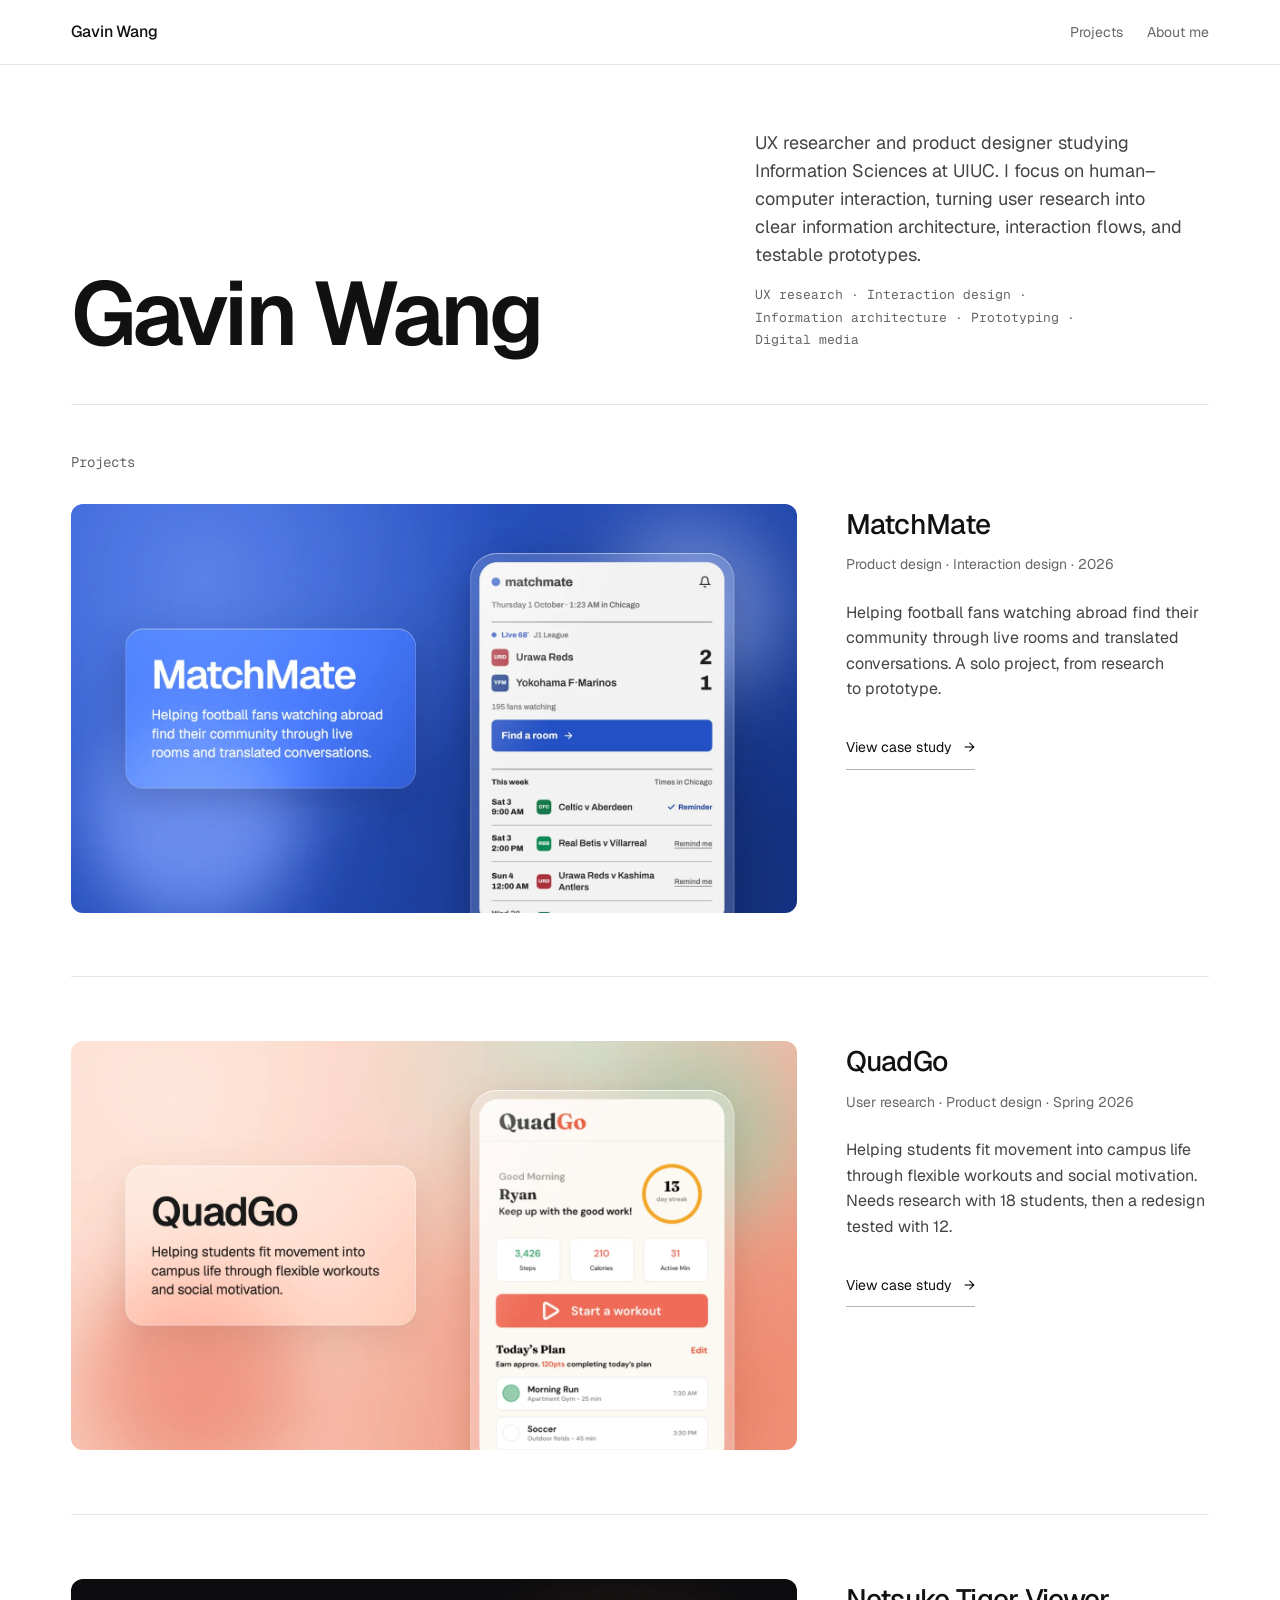
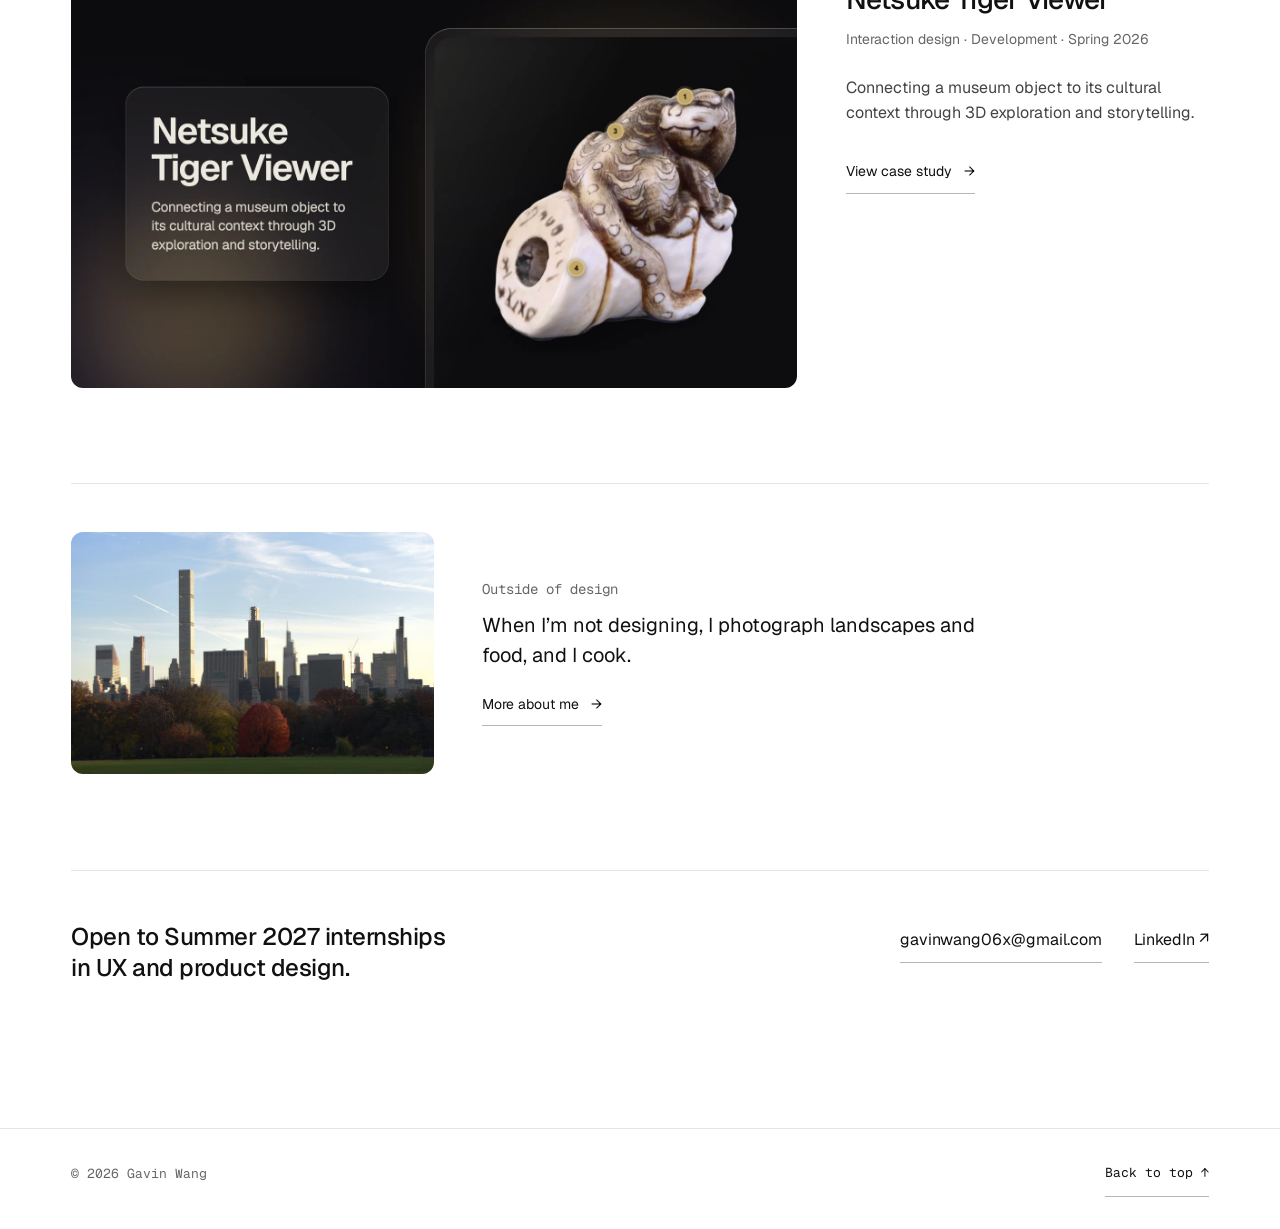
==== commit ab329487: "Worked with Claude to update site Co-Authored-By: Claude Opus 5.5 <noreply@anthropic.com>" ====
--- a/index.html
+++ b/index.html
@@ -8,7 +8,7 @@
     <link rel="preconnect" href="https://fonts.googleapis.com">
     <link rel="preconnect" href="https://fonts.gstatic.com" crossorigin>
     <link href="https://fonts.googleapis.com/css2?family=Geist:wght@400;500;600&family=Geist+Mono:wght@400;500&display=swap" rel="stylesheet">
-    <link rel="stylesheet" href="styles.css?v=oct29u">
+    <link rel="stylesheet" href="styles.css?v=oct30a">
 </head>
 <body>
     <a class="skip-link" href="#main">Skip to content</a>
@@ -35,7 +35,7 @@
             <article class="work-preview">
                 <a class="work-preview-link" href="projects/project-03.html" aria-labelledby="matchmate-title matchmate-cta">
                     <div class="work-artwork">
-                    <img class="work-artwork-full" src="assets/images/matchmate/overview.png" width="1280" height="720" alt="MatchMate’s Find your fans, share the match introduction with Today and translated live-room screens." loading="lazy">
+                        <img class="work-artwork-full" src="assets/images/thumbnails/matchmate-1600.webp" srcset="assets/images/thumbnails/matchmate-1600.webp 1600w, assets/images/thumbnails/matchmate-3200.webp 3200w" sizes="(max-width: 960px) 100vw, 790px" width="1600" height="900" alt="MatchMate thumbnail: the app’s welcome screen, with a football pitch marked with fans’ cities, on a cobalt background." loading="lazy" decoding="async">
                     </div>
                     <div class="work-text">
                         <h3 id="matchmate-title">MatchMate</h3>
@@ -47,10 +47,8 @@
             </article>
             <article class="work-preview">
                 <a class="work-preview-link" href="projects/project-01.html" aria-labelledby="quadgo-title quadgo-cta">
-                    <div class="work-artwork work-artwork-quadgo">
-                    <img src="assets/images/quadgo/home.png" width="402" height="874" alt="QuadGo dashboard with activity totals and a workout plan." loading="lazy">
-                    <img src="assets/images/quadgo/map.png" width="402" height="874" alt="Campus map for discovering nearby exercise locations." loading="lazy">
-                    <img src="assets/images/quadgo/workout-plan.png" width="402" height="874" alt="A personalized 15-minute indoor workout." loading="lazy">
+                    <div class="work-artwork">
+                        <img class="work-artwork-full" src="assets/images/thumbnails/quadgo-1600.webp" srcset="assets/images/thumbnails/quadgo-1600.webp 1600w, assets/images/thumbnails/quadgo-3200.webp 3200w" sizes="(max-width: 960px) 100vw, 790px" width="1600" height="900" alt="QuadGo thumbnail: the app’s home screen with a 13-day streak, activity totals, and today’s workout plan, on a warm coral background." loading="lazy" decoding="async">
                     </div>
                     <div class="work-text">
                         <h3 id="quadgo-title">QuadGo</h3>
@@ -63,7 +61,7 @@
             <article class="work-preview">
                 <a class="work-preview-link" href="projects/project-02.html" aria-labelledby="netsuke-title netsuke-cta">
                     <div class="work-artwork">
-                    <img class="work-artwork-full" src="assets/images/netsuke/overview.png" width="1280" height="720" alt="The 3D netsuke tiger with interactive points of interest in the museum viewer." loading="lazy">
+                        <img class="work-artwork-full" src="assets/images/thumbnails/netsuke-1600.webp" srcset="assets/images/thumbnails/netsuke-1600.webp 1600w, assets/images/thumbnails/netsuke-3200.webp 3200w" sizes="(max-width: 960px) 100vw, 790px" width="1600" height="900" alt="Netsuke Tiger Viewer thumbnail: the ivory tiger netsuke with numbered gold hotspots, on a near-black background." loading="lazy" decoding="async">
                     </div>
                     <div class="work-text">
                         <h3 id="netsuke-title">Netsuke Tiger Viewer</h3>
@@ -78,7 +76,7 @@
         <aside class="about-teaser" aria-labelledby="teaser-title">
             <a class="about-teaser-link" href="about.html">
                 <figure class="photo pop" style="--ratio: 3 / 2">
-                    <div class="photo-frame"><img src="assets/images/about/landscape-marseille.jpg" decoding="async" width="1920" height="1281" alt="Limestone cliffs dropping into a deep blue inlet on the coast near Marseille." loading="lazy"></div>
+                    <div class="photo-frame"><img src="assets/images/about/landscape-new-york-skyline.jpg" decoding="async" width="734" height="1100" alt="The Midtown Manhattan skyline rising behind autumn trees and a wide lawn in Central Park." loading="lazy"></div>
                 </figure>
                 <div class="about-teaser-text">
                     <h2 id="teaser-title" class="section-title">Outside of design</h2>
--- a/styles.css
+++ b/styles.css
@@ -157,6 +157,8 @@
 .case-hero figcaption { margin-top: var(--s4); color: var(--muted); font-size: var(--meta); max-width: 70ch; }
 .project-screens { display: grid; grid-template-columns: repeat(3, minmax(0, 240px)); justify-content: center; gap: var(--s8); padding: var(--s12) var(--s6); background: var(--surface); align-items: start; }
 .project-screens img { display: block; width: 100%; height: auto; border: 1px solid var(--line); }
+.project-screens-link { display: block; border: 0; padding: 0; cursor: pointer; }
+.project-screens-link:focus-visible { outline: 2px solid var(--ink); outline-offset: 4px; }
 .case-layout { display: grid; grid-template-columns: minmax(0, 3fr) minmax(0, 9fr); gap: var(--s12); margin-top: var(--s16); align-items: start; }
 .case-aside { position: sticky; top: calc(var(--bar) + var(--s8)); display: flex; flex-direction: column; gap: var(--s8); }
 .case-details { display: grid; gap: var(--s4); }
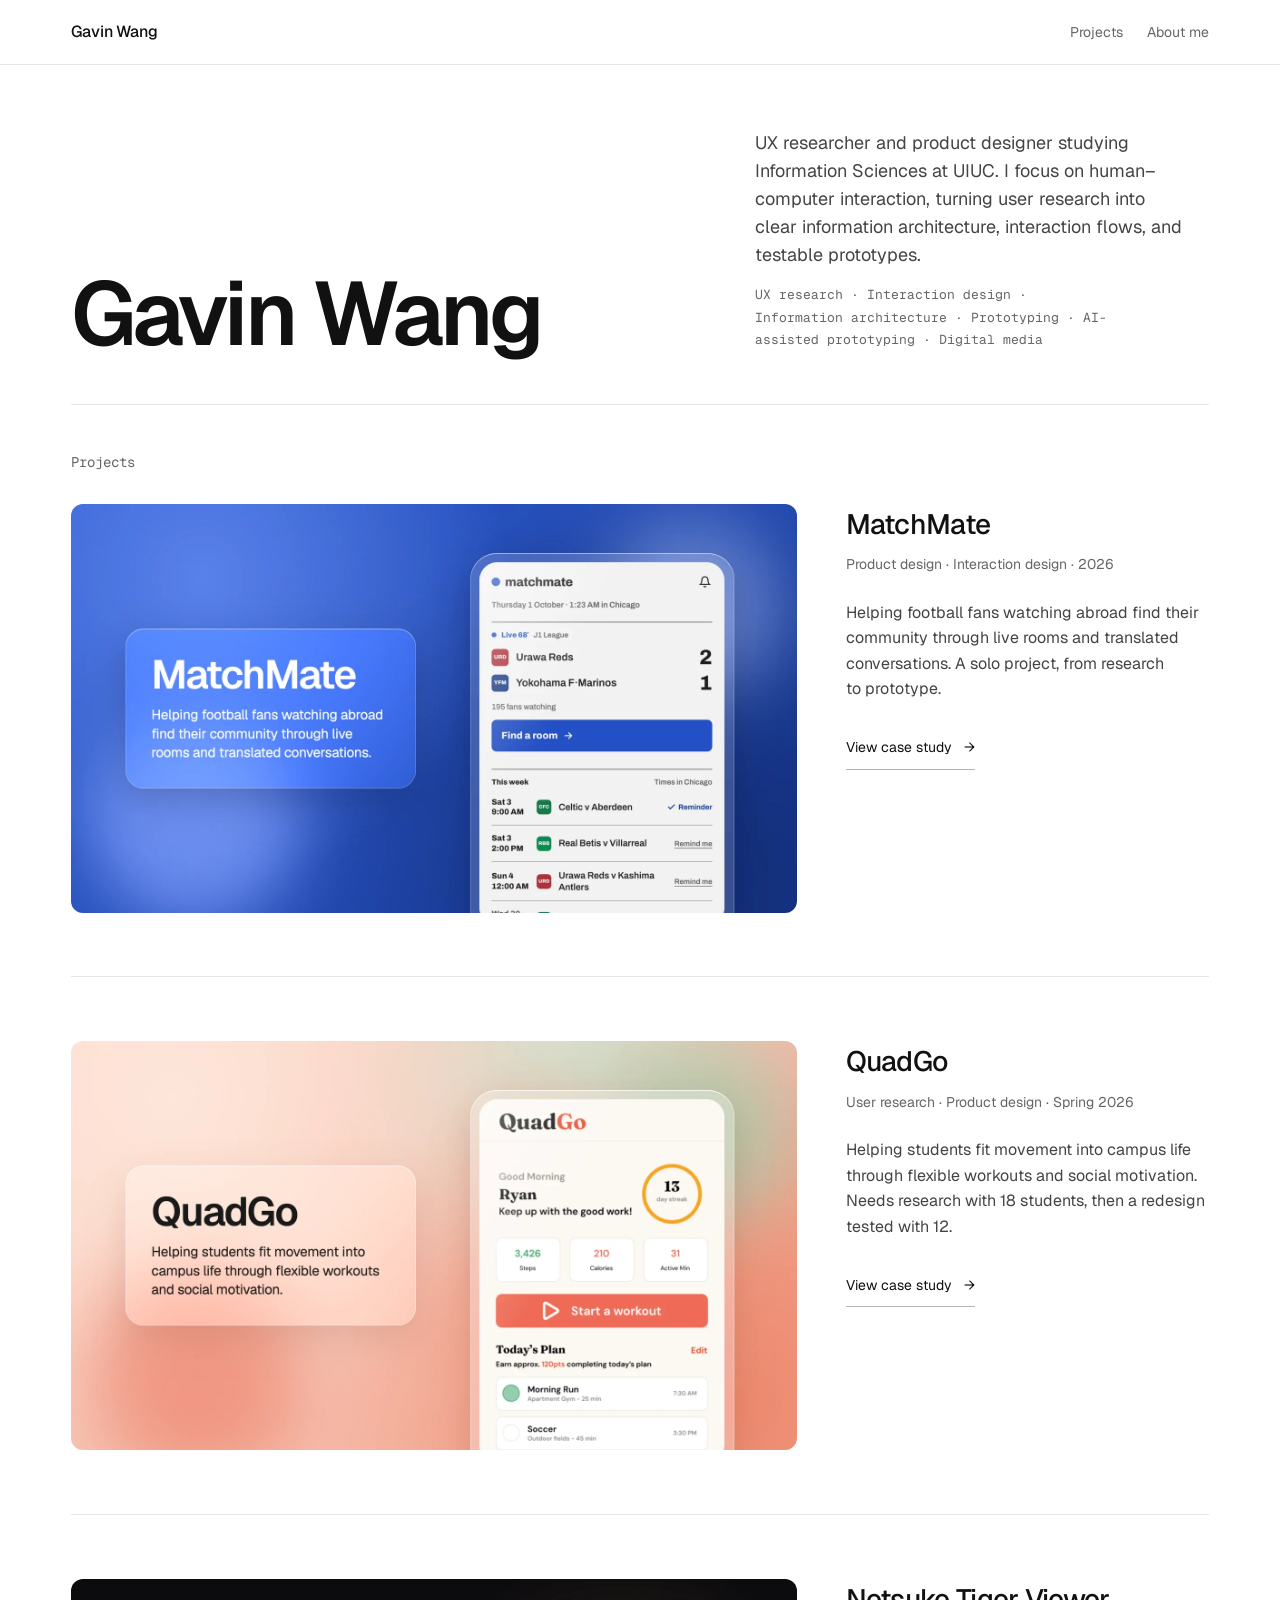
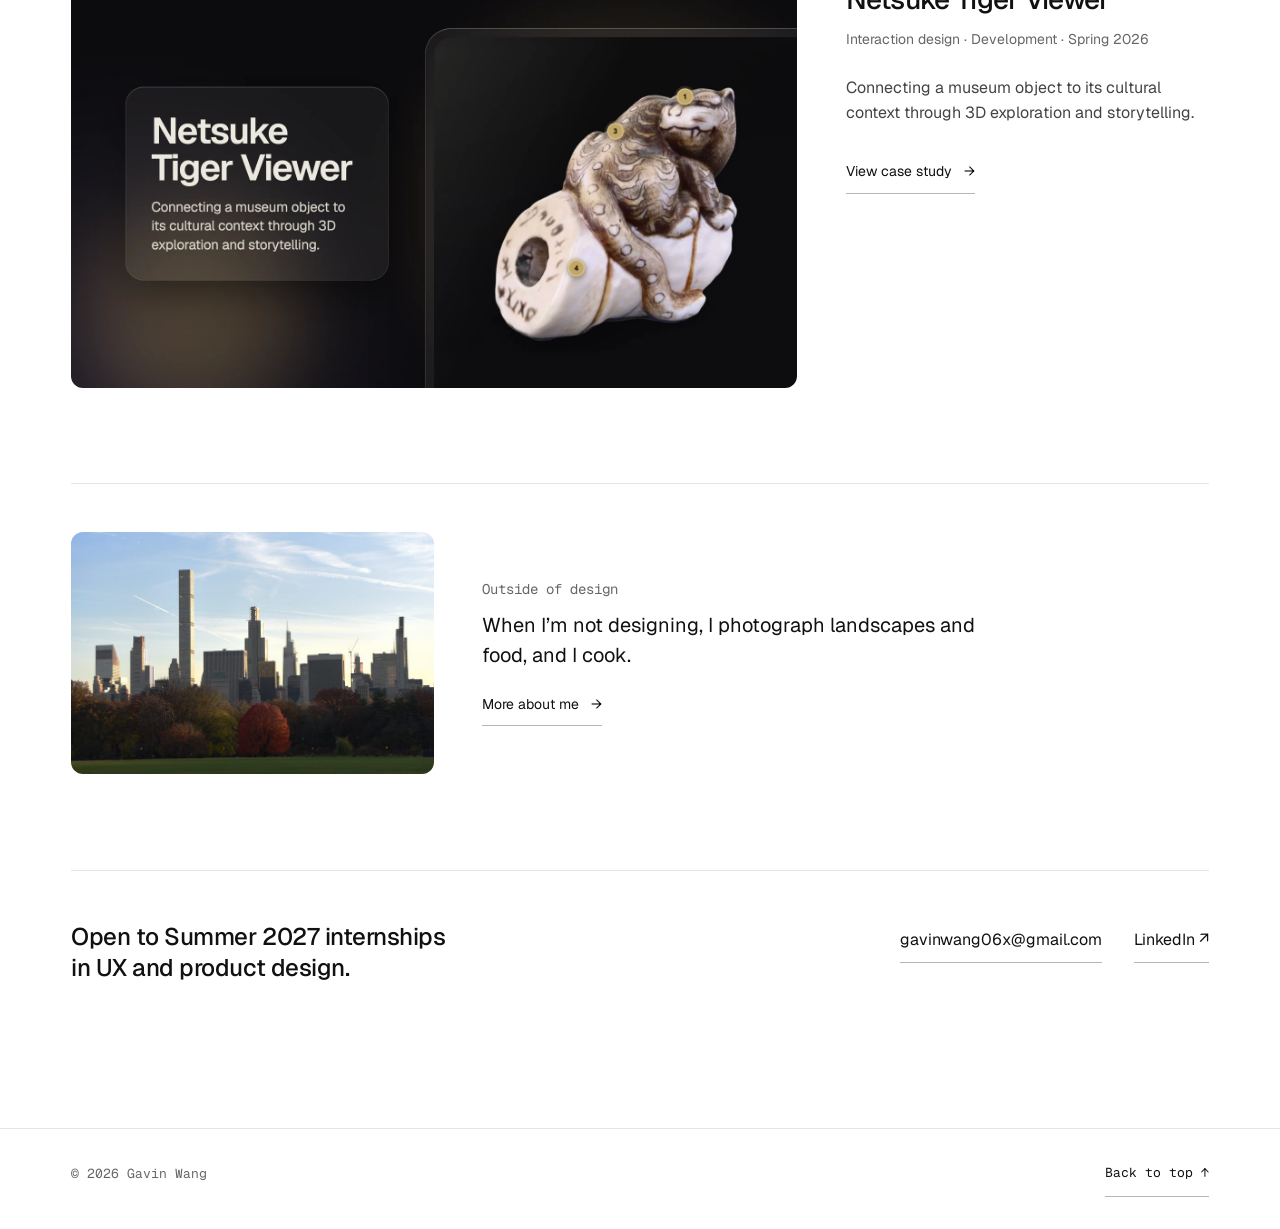
==== commit 7bff0fd2: "Worked with Claude to update site Co-Authored-By: Claude Opus 5.5 <noreply@anthropic.com>" ====
--- a/index.html
+++ b/index.html
@@ -8,7 +8,7 @@
     <link rel="preconnect" href="https://fonts.googleapis.com">
     <link rel="preconnect" href="https://fonts.gstatic.com" crossorigin>
     <link href="https://fonts.googleapis.com/css2?family=Geist:wght@400;500;600&family=Geist+Mono:wght@400;500&display=swap" rel="stylesheet">
-    <link rel="stylesheet" href="styles.css?v=oct30a">
+    <link rel="stylesheet" href="styles.css?v=nov02a">
 </head>
 <body>
     <a class="skip-link" href="#main">Skip to content</a>
@@ -26,7 +26,7 @@
             <h1>Gavin Wang</h1>
             <div class="statement-text">
                 <p>UX researcher and product designer studying Information Sciences at UIUC. I focus on human–computer interaction, turning user research into clear information architecture, interaction flows, and testable prototypes.</p>
-                <p class="statement-focus">UX research · Interaction design · Information architecture · Prototyping · Digital media</p>
+                <p class="statement-focus">UX research · Interaction design · Information architecture · Prototyping · AI-assisted prototyping · Digital media</p>
             </div>
         </header>
         <section id="projects" class="section" aria-labelledby="projects-title">
--- a/styles.css
+++ b/styles.css
@@ -141,9 +141,6 @@
 .photo-justified + .photo-justified { margin-top: var(--s6); }
 .photo-justified > .photo { flex: var(--r) 1 0; min-width: 0; }
 .photo-justified .photo figcaption { overflow-wrap: anywhere; }
-.closing { margin-top: var(--s16); padding-top: var(--s16); border-top: 1px solid var(--line); display: grid; grid-template-columns: minmax(0, 3fr) minmax(0, 9fr); gap: var(--s12); align-items: end; }
-.closing .photo { max-width: 180px; }
-.closing-line { font-size: var(--heading); line-height: 1.35; max-width: 30ch; }
 
 /* Footer */
 .site-footer { margin-top: var(--s24); border-top: 1px solid var(--line); }
@@ -244,9 +241,6 @@
     .about-teaser-link { grid-template-columns: 1fr; gap: var(--s6); }
     .contact { margin-top: var(--s16); padding-top: var(--s8); }
     .interest { margin-top: var(--s12); padding-top: var(--s12); }
-    .closing { margin-top: var(--s12); padding-top: var(--s12); grid-template-columns: 1fr; gap: var(--s6); }
-    .closing .photo { max-width: 50%; }
-    .closing-line { font-size: var(--lead); }
     .statement + .interest { padding-top: var(--s8); }
     .case-aside { grid-template-columns: 1fr; }
     .case-details { grid-template-columns: 1fr; }
@@ -264,9 +258,6 @@
 .is-zoomable { cursor: zoom-in; }
 .is-zoomable:focus-visible { outline: 2px solid var(--ink); outline-offset: 4px; }
 /* Photo booth strip, pinned slightly crooked like a print */
-.photo-print img { background: var(--paper); padding: 6px; border-radius: 6px; box-shadow: var(--preview-shadow); transform: rotate(-2.5deg); transition: transform var(--preview-motion), box-shadow var(--preview-motion); }
-.photo-print img:hover, .photo-print img:focus-visible { transform: rotate(0deg) translateY(-6px); box-shadow: 0 16px 32px rgb(17 17 17 / .16); }
-.closing .photo-print { padding: var(--s4) 0 0 var(--s2); }
 /* Photo viewer */
 html.lightbox-open { overflow: hidden; }
 .lightbox { padding: 0; border: 0; margin: 0; width: 100%; height: 100%; max-width: none; max-height: none; background: rgb(14 14 14 / .96); color: #f2f2f2; }
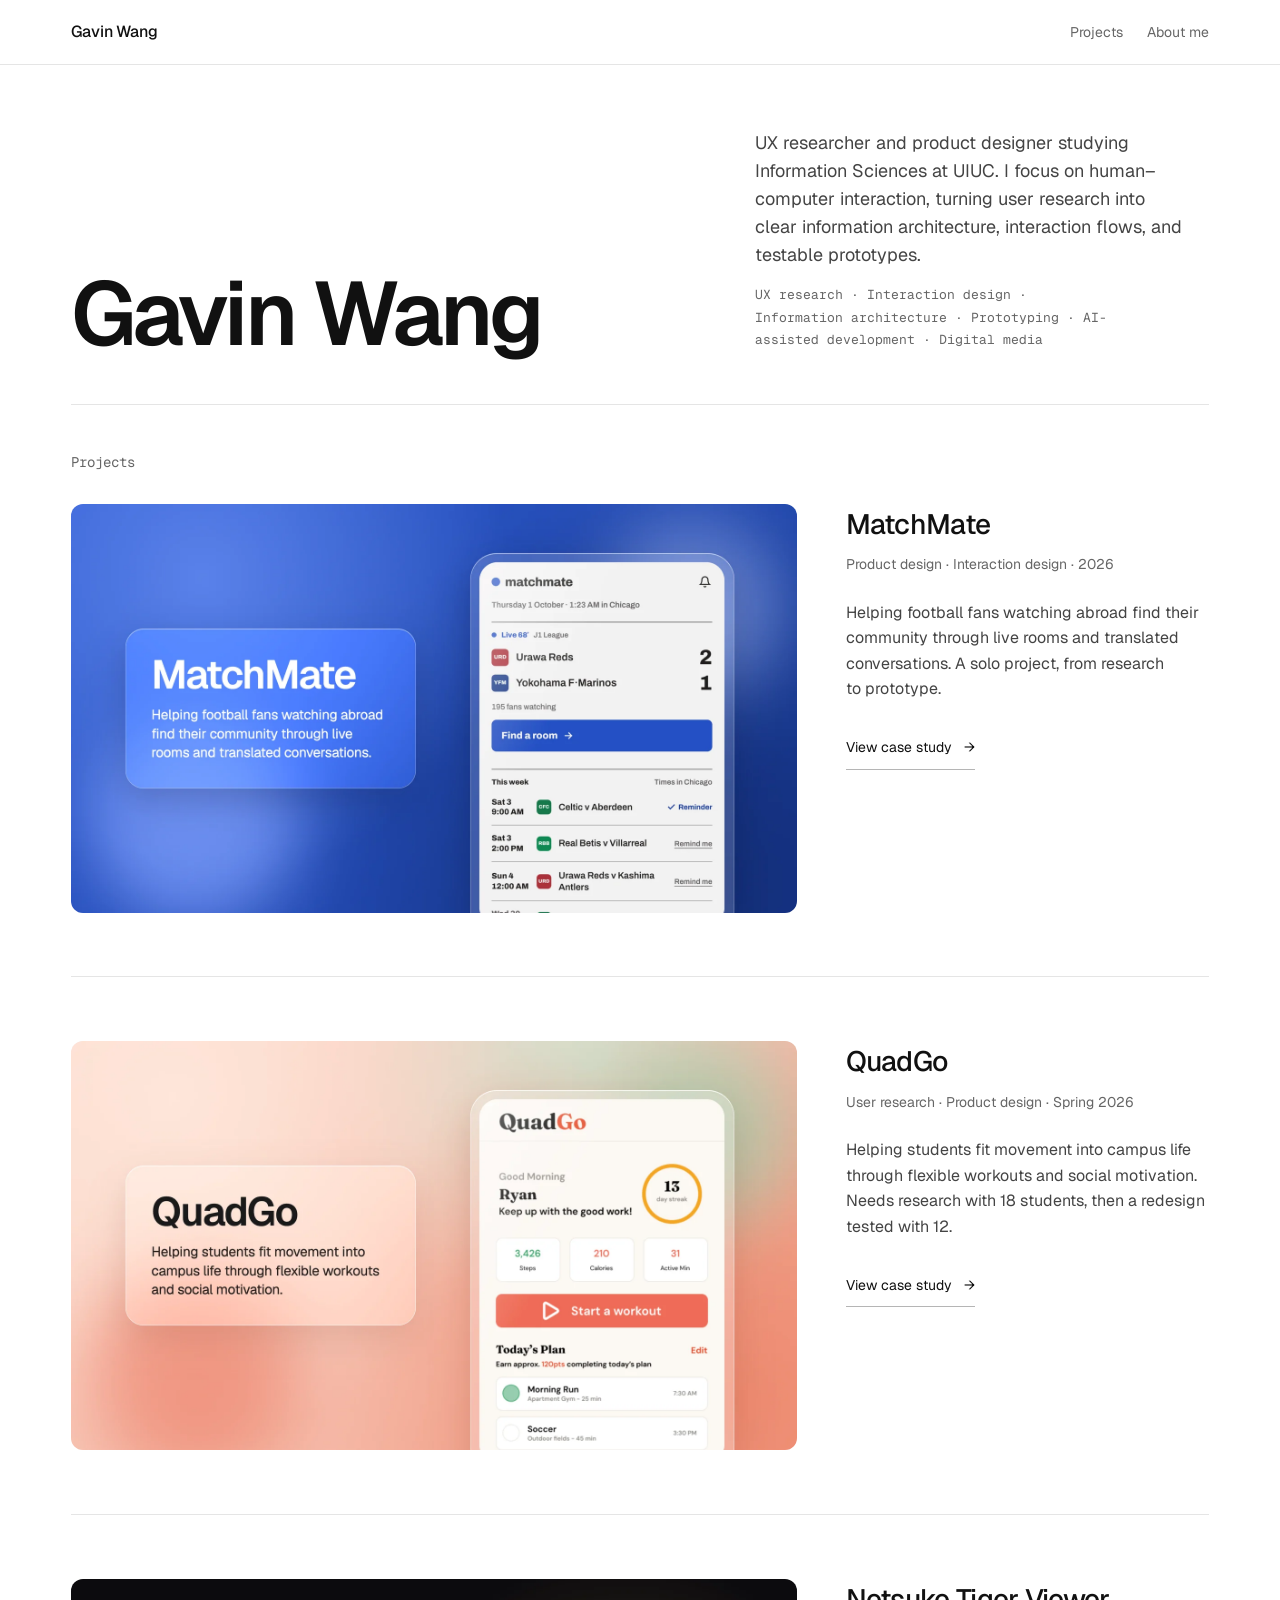
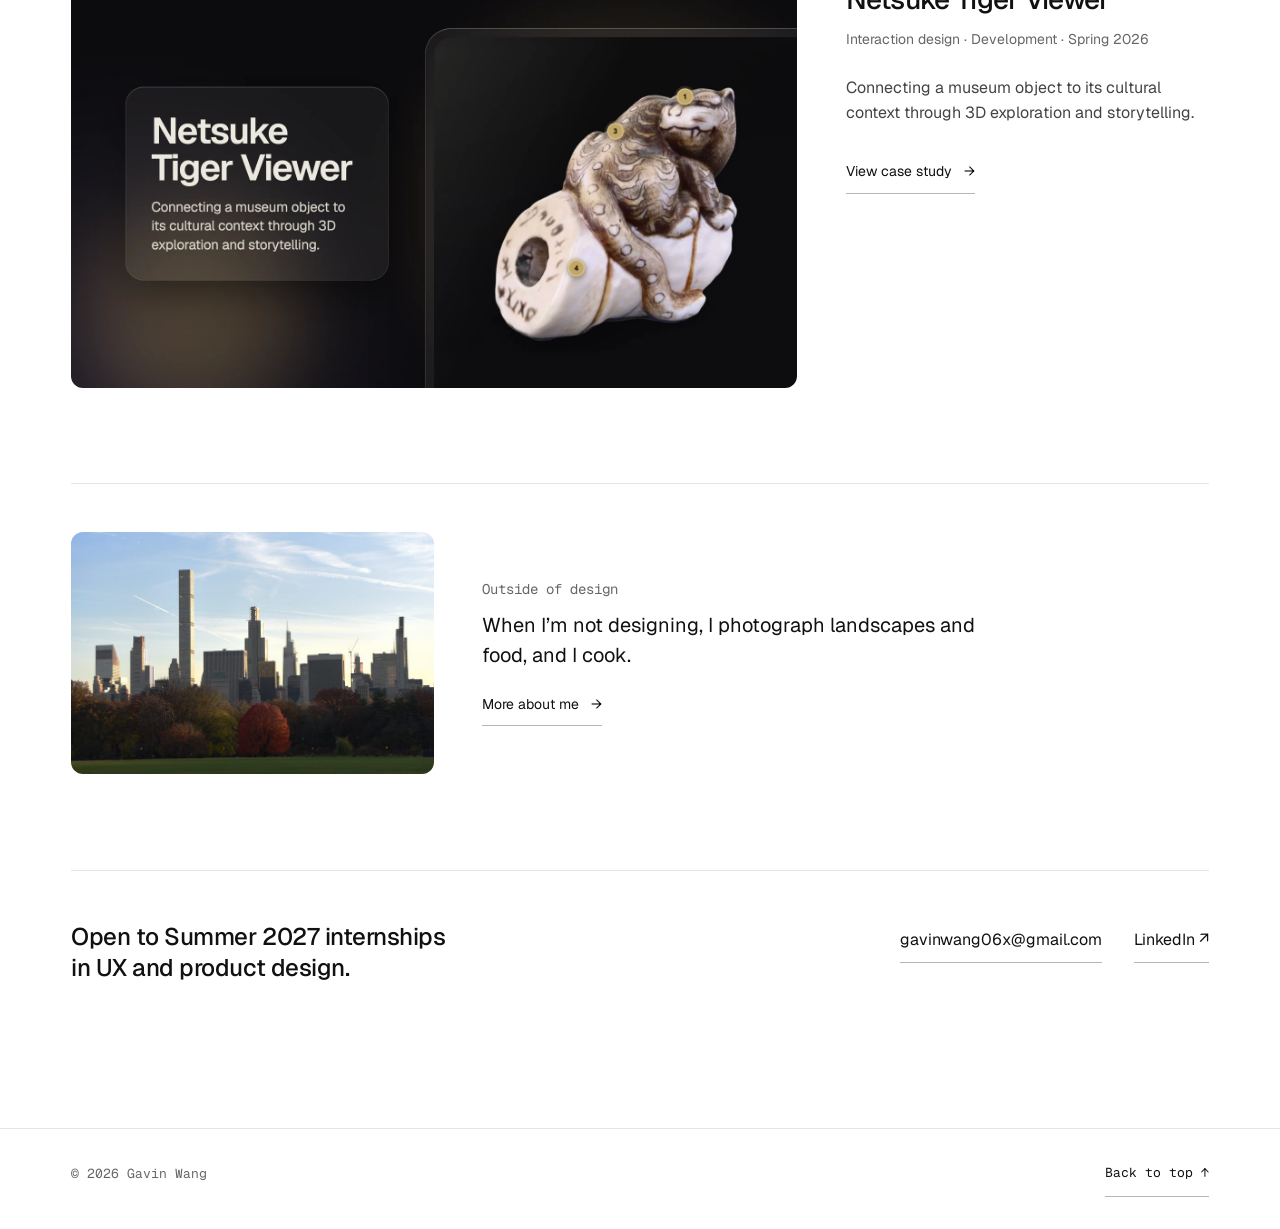
==== commit 78341c65: "Worked with Claude to update site Co-Authored-By: Claude Opus 5.5 <noreply@anthropic.com>" ====
--- a/index.html
+++ b/index.html
@@ -26,7 +26,7 @@
             <h1>Gavin Wang</h1>
             <div class="statement-text">
                 <p>UX researcher and product designer studying Information Sciences at UIUC. I focus on human–computer interaction, turning user research into clear information architecture, interaction flows, and testable prototypes.</p>
-                <p class="statement-focus">UX research · Interaction design · Information architecture · Prototyping · AI-assisted prototyping · Digital media</p>
+                <p class="statement-focus">UX research · Interaction design · Information architecture · Prototyping · AI-assisted development · Digital media</p>
             </div>
         </header>
         <section id="projects" class="section" aria-labelledby="projects-title">
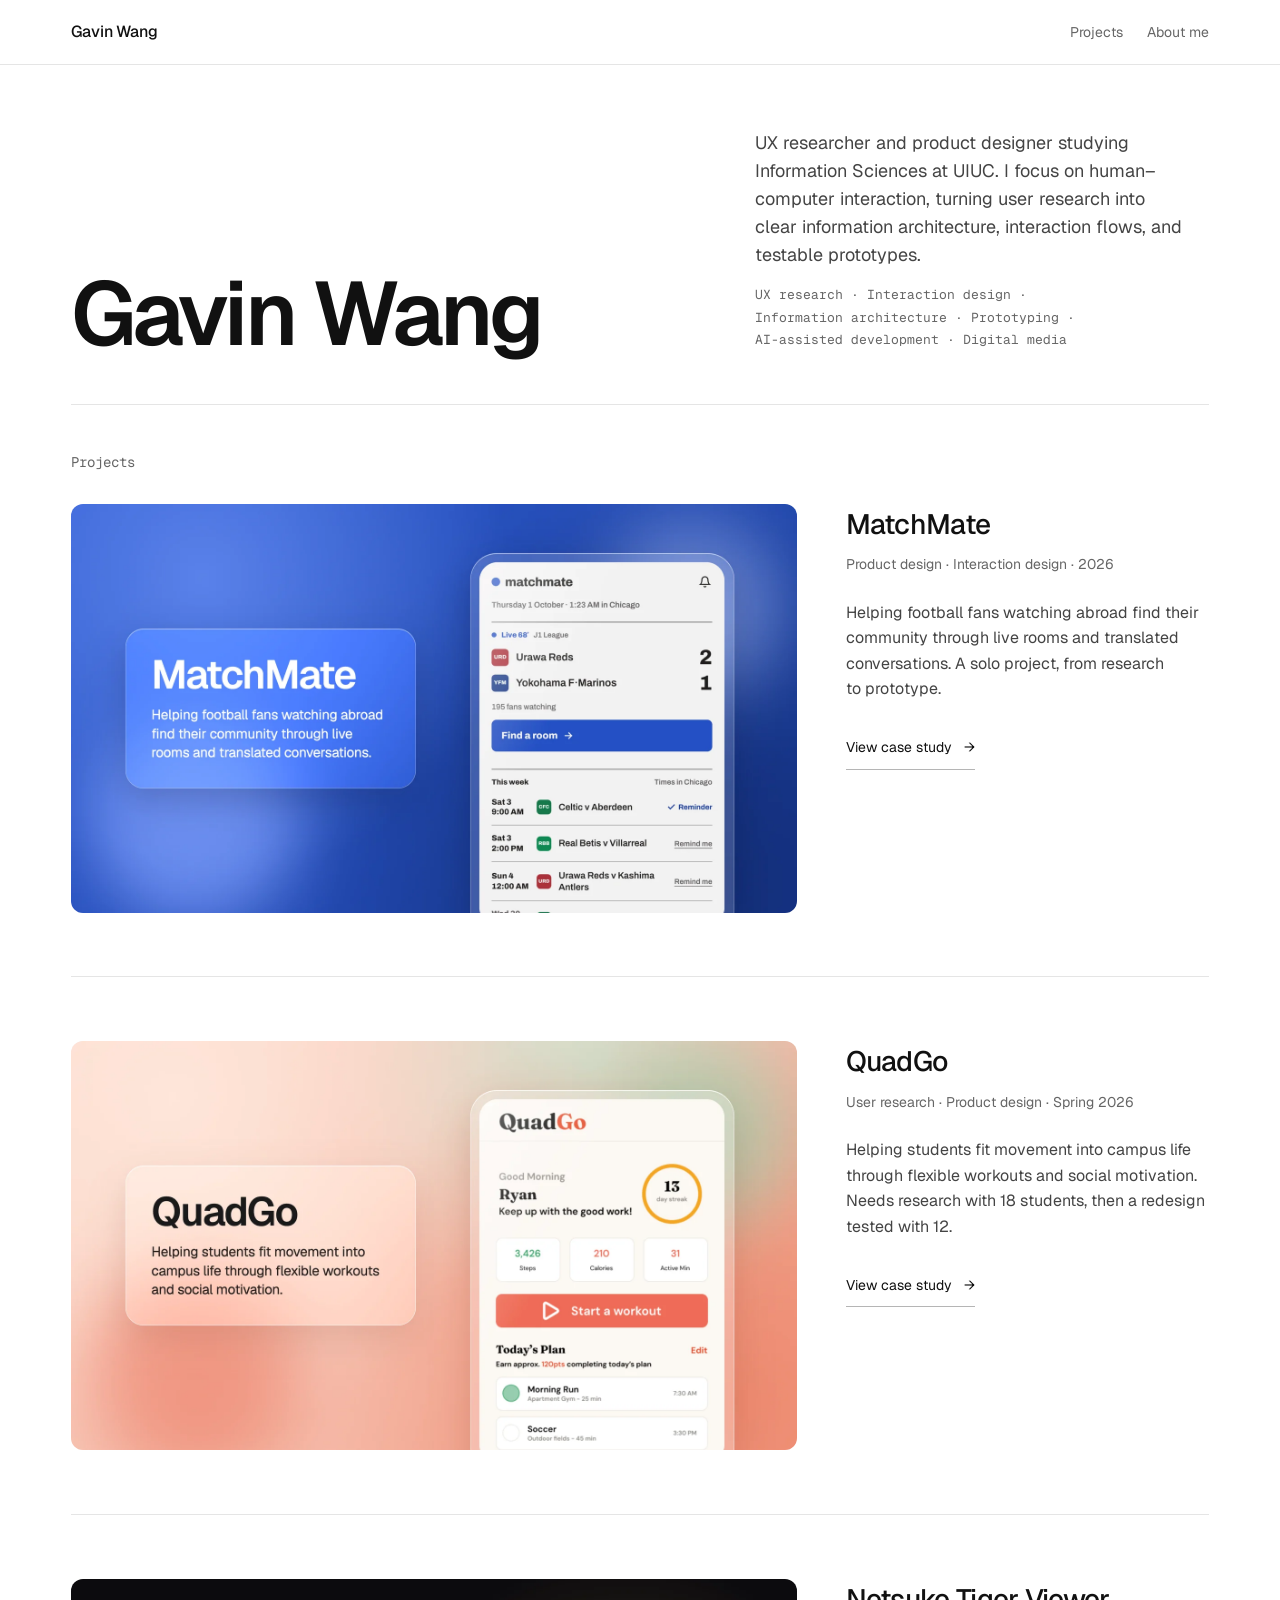
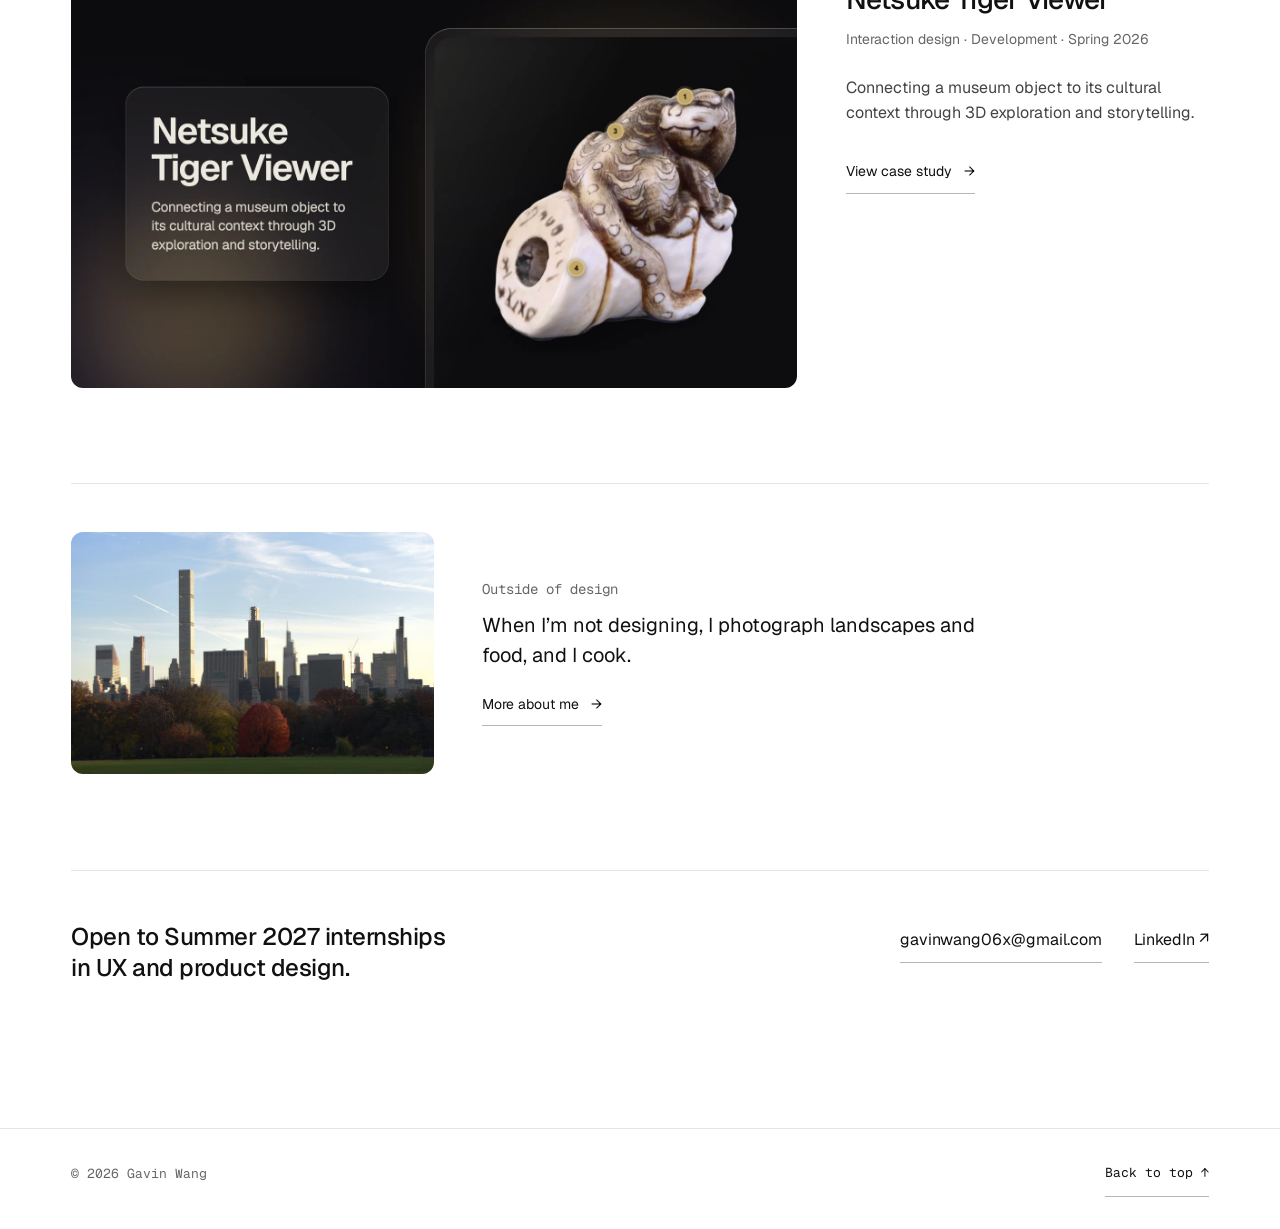
==== commit 79a71a11: "Worked with Claude to update site Co-Authored-By: Claude Opus 5.5 <noreply@anthropic.com>" ====
--- a/index.html
+++ b/index.html
@@ -8,7 +8,7 @@
     <link rel="preconnect" href="https://fonts.googleapis.com">
     <link rel="preconnect" href="https://fonts.gstatic.com" crossorigin>
     <link href="https://fonts.googleapis.com/css2?family=Geist:wght@400;500;600&family=Geist+Mono:wght@400;500&display=swap" rel="stylesheet">
-    <link rel="stylesheet" href="styles.css?v=nov02a">
+    <link rel="stylesheet" href="styles.css?v=nov02b">
 </head>
 <body>
     <a class="skip-link" href="#main">Skip to content</a>
@@ -26,7 +26,7 @@
             <h1>Gavin Wang</h1>
             <div class="statement-text">
                 <p>UX researcher and product designer studying Information Sciences at UIUC. I focus on human–computer interaction, turning user research into clear information architecture, interaction flows, and testable prototypes.</p>
-                <p class="statement-focus">UX research · Interaction design · Information architecture · Prototyping · AI-assisted development · Digital media</p>
+                <p class="statement-focus"><span>UX research</span> · <span>Interaction design</span> · <span>Information architecture</span> · <span>Prototyping</span> · <span>AI-assisted development</span> · <span>Digital media</span></p>
             </div>
         </header>
         <section id="projects" class="section" aria-labelledby="projects-title">
--- a/styles.css
+++ b/styles.css
@@ -79,6 +79,7 @@
 .statement-text { display: flex; flex-direction: column; gap: var(--s4); padding-bottom: .35em; }
 .statement-text p { font-size: 1.125rem; line-height: 1.55; color: var(--body); max-width: 44ch; }
 .statement-text .statement-focus { font-family: var(--mono); font-size: var(--small); color: var(--muted); line-height: 1.7; }
+.statement-focus span { white-space: nowrap; }
 
 /* Homepage: work */
 .section { padding-top: var(--s12); }
